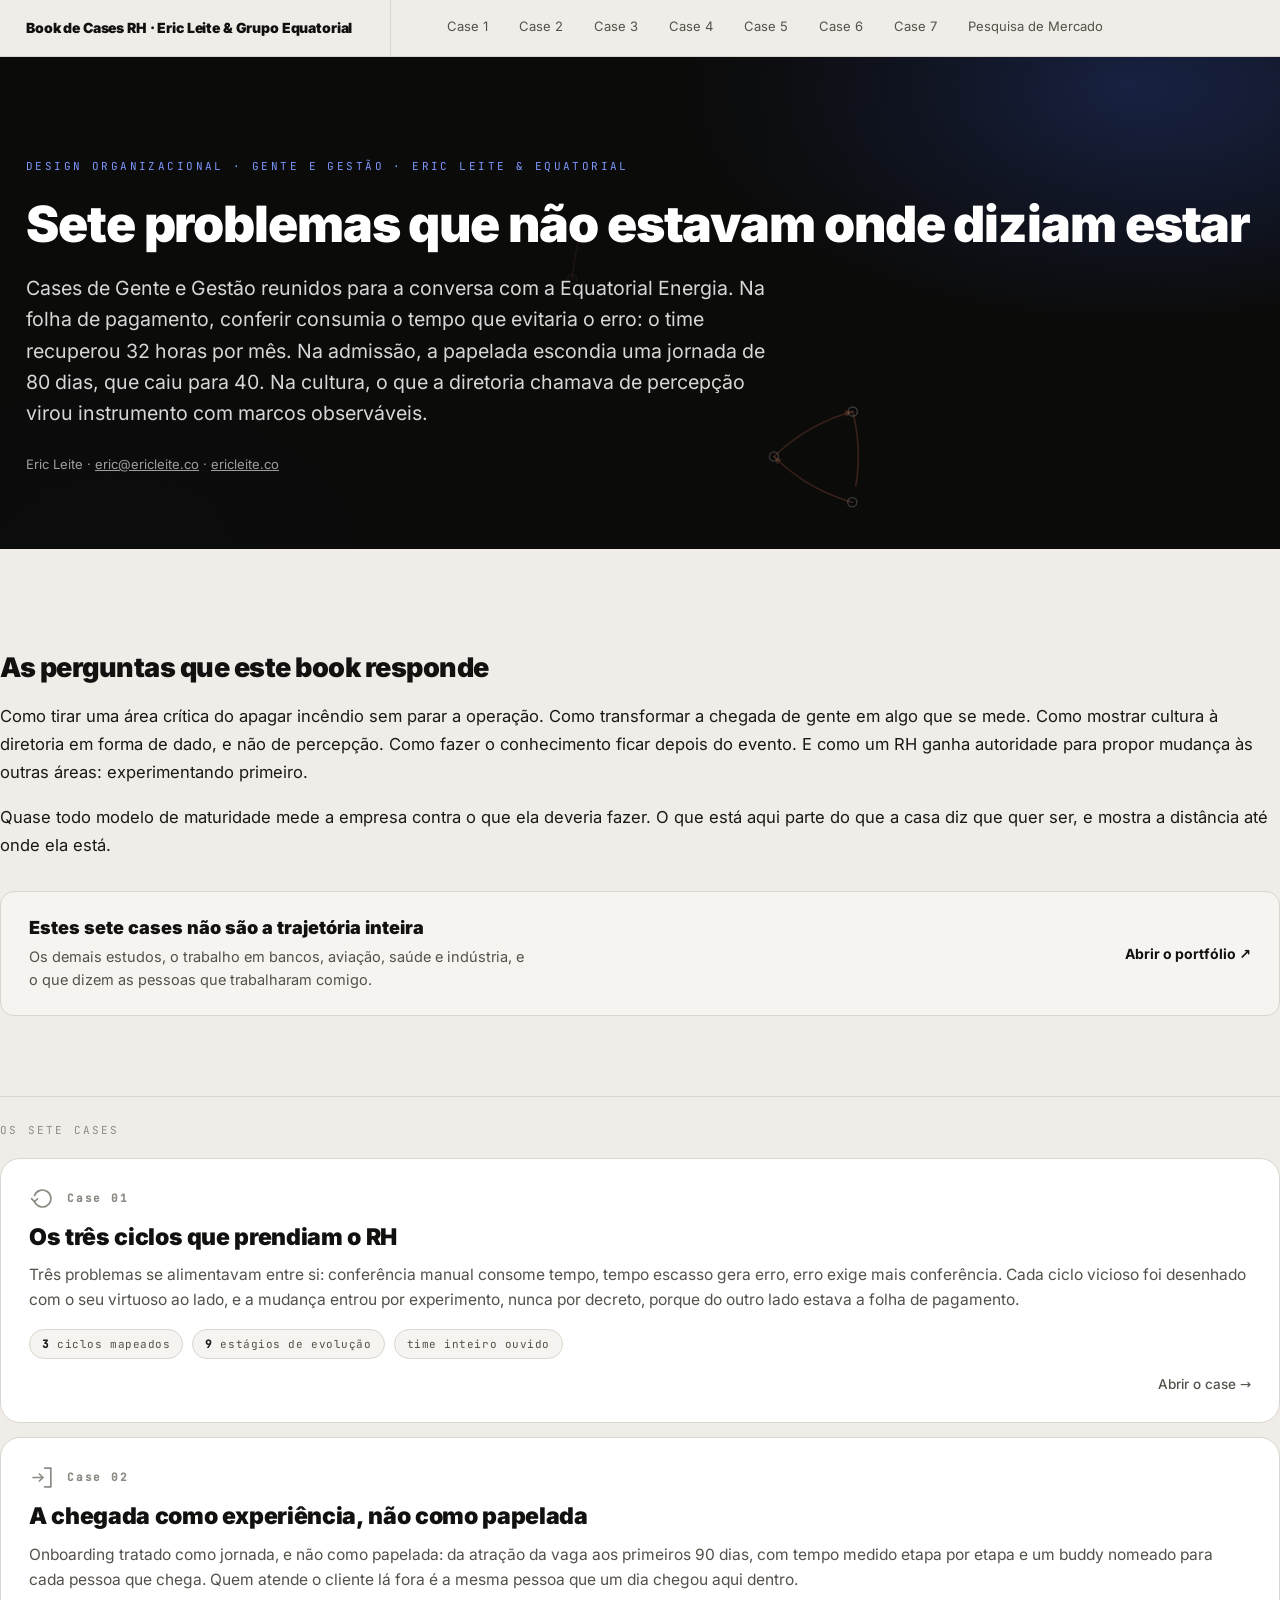
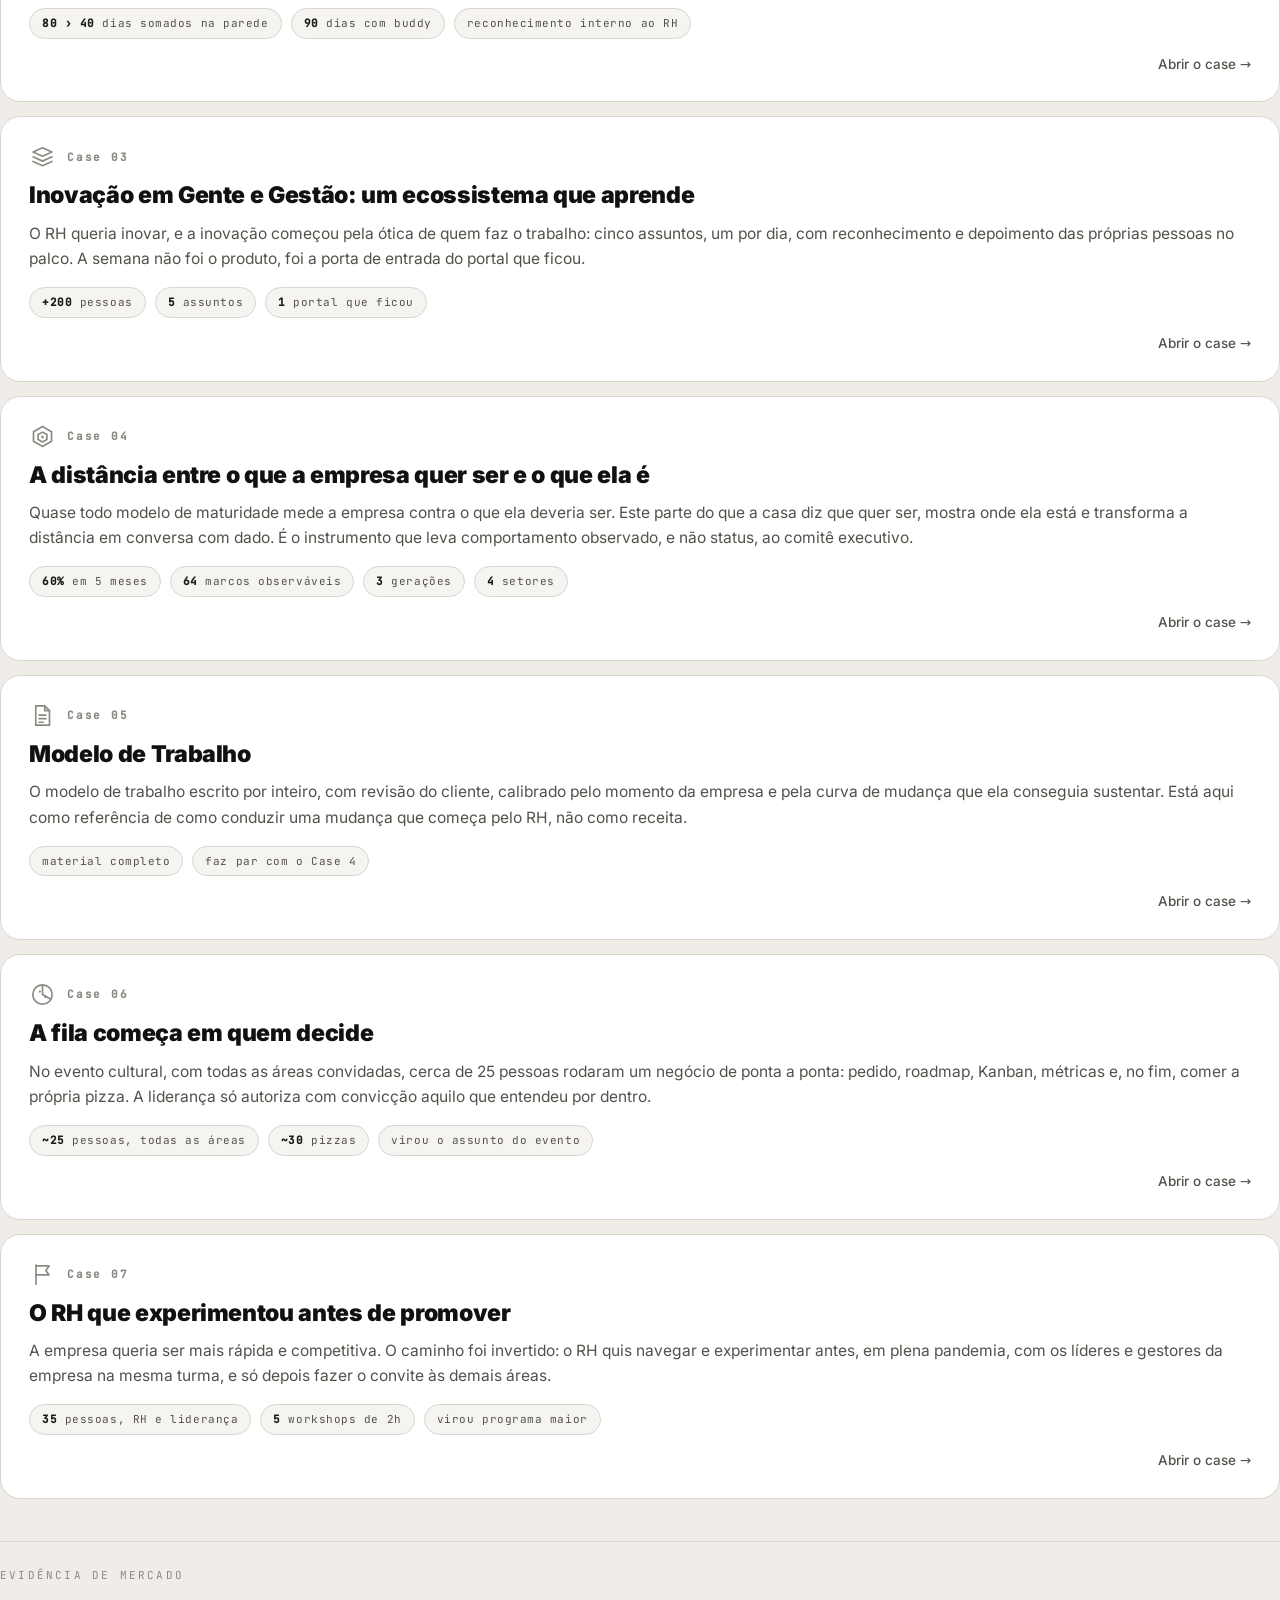
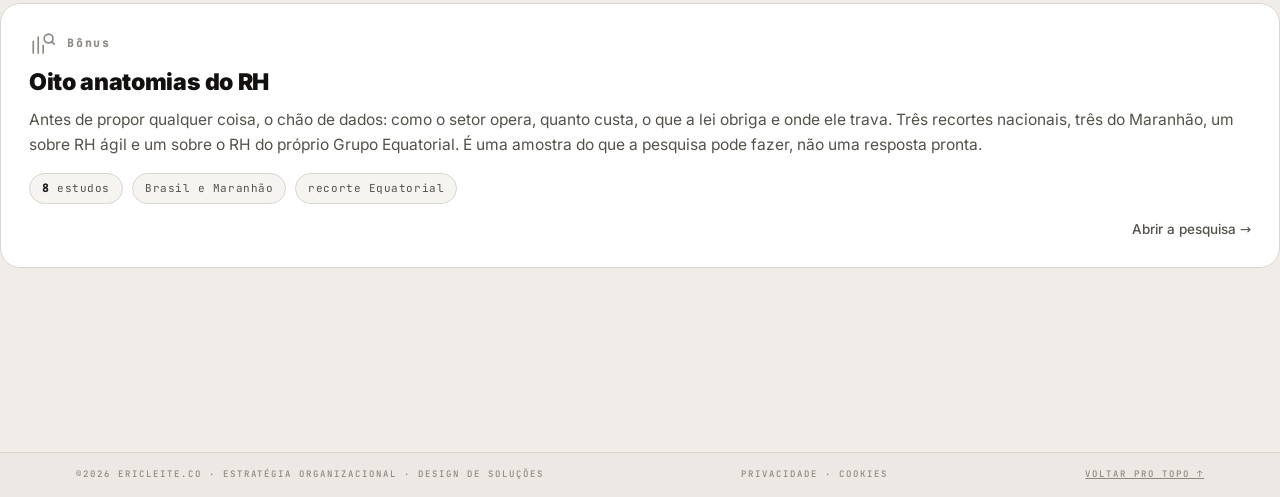
==== equatorial.html @ 8e05a6c0 "v5.61: Book de Cases RH da Equatorial em /equatorial.html Capa do book na raiz (equatorial.html) e a" ====
<!doctype html>
<html lang="pt-BR">
<head>
<meta charset="utf-8">
<meta name="viewport" content="width=device-width, initial-scale=1">
<title>Book de Cases RH · Eric Leite &amp; Grupo Equatorial</title>
<link rel="stylesheet" href="equatorial/assets/book.css?v=202608191100">
</head>
<body>

<div class="hero cover">
  <canvas id="capa-ciclos" aria-hidden="true"></canvas>
  <div class="shell">
    <p class="kicker">Design Organizacional · Gente e Gestão · Eric Leite &amp; Equatorial</p>
    <h1>Sete problemas que não estavam onde diziam estar</h1>
    <p class="lede">Cases de Gente e Gestão reunidos para a conversa com a Equatorial Energia. Na
      folha de pagamento, conferir consumia o tempo que evitaria o erro: o time recuperou 32 horas
      por mês. Na admissão, a papelada escondia uma jornada de 80 dias, que caiu para 40. Na
      cultura, o que a diretoria chamava de percepção virou instrumento com marcos observáveis.</p>
    <p class="byline">Eric Leite · <a href="mailto:eric@ericleite.co">eric@ericleite.co</a> ·
      <a href="https://ericleite.co" target="_blank" rel="noopener">ericleite.co</a></p>
  </div>
</div>

<!-- ==================== APRESENTAÇÃO ==================== -->
<div class="shell intro">

  <h2>As perguntas que este book responde</h2>
  <p>Como tirar uma área crítica do apagar incêndio sem parar a operação. Como transformar a chegada
    de gente em algo que se mede. Como mostrar cultura à diretoria em forma de dado, e não de
    percepção. Como fazer o conhecimento ficar depois do evento. E como um RH ganha autoridade para
    propor mudança às outras áreas: experimentando primeiro.</p>
  <p>Quase todo modelo de maturidade mede a empresa contra o que ela deveria fazer. O que está aqui
    parte do que a casa diz que quer ser, e mostra a distância até onde ela está.</p>

  <a class="cta" href="https://ericleite.co" target="_blank" rel="noopener">
    <span>
      <p class="ct">Estes sete cases não são a trajetória inteira</p>
      <p class="cd">Os demais estudos, o trabalho em bancos, aviação, saúde e indústria, e o que
        dizem as pessoas que trabalharam comigo.</p>
    </span>
    <span class="cgo2">Abrir o portfólio ↗</span>
  </a>
</div>

<!-- ==================== RESUMOS ==================== -->
<div class="shell cards">

  <p class="sechead">Os sete cases</p>

  <a class="card" href="equatorial/case-01.html">
    <p class="cnum"><svg class="cpic" viewBox="0 0 24 24" aria-hidden="true"><path d="M4.9 9.4A7.5 7.5 0 1 1 4.9 14.6"/><path d="M2.3 12.1 4.9 14.9 7.6 12.2"/></svg>Case 01</p>
    <p class="ctitle">Os três ciclos que prendiam o RH</p>
    <p class="cres">Três problemas se alimentavam entre si: conferência manual consome tempo, tempo
      escasso gera erro, erro exige mais conferência. Cada ciclo vicioso foi desenhado com o seu
      virtuoso ao lado, e a mudança entrou por experimento, nunca por decreto, porque do outro lado
      estava a folha de pagamento.</p>
    <p class="cstats"><span class="chip"><b>3</b> ciclos mapeados</span><span class="chip"><b>9</b> estágios de evolução</span><span class="chip">time inteiro ouvido</span></p>
    <p class="cgo">Abrir o case →</p>
  </a>

  <a class="card" href="equatorial/case-02.html">
    <p class="cnum"><svg class="cpic" viewBox="0 0 24 24" aria-hidden="true"><path d="M14 3.6h5.4v16.8H14"/><path d="M3.6 12h8.6"/><path d="M9.2 8.9 12.4 12 9.2 15.1"/></svg>Case 02</p>
    <p class="ctitle">A chegada como experiência, não como papelada</p>
    <p class="cres">Onboarding tratado como jornada, e não como papelada: da atração da vaga aos
      primeiros 90 dias, com tempo medido etapa por etapa e um buddy nomeado para cada pessoa que
      chega. Quem atende o cliente lá fora é a mesma pessoa que um dia chegou aqui dentro.</p>
    <p class="cstats"><span class="chip"><b>80 › 40</b> dias somados na parede</span><span class="chip"><b>90</b> dias com buddy</span><span class="chip">reconhecimento interno ao RH</span></p>
    <p class="cgo">Abrir o case →</p>
  </a>

  <a class="card" href="equatorial/case-03.html">
    <p class="cnum"><svg class="cpic" viewBox="0 0 24 24" aria-hidden="true"><path d="M3.6 8 12 4.2 20.4 8 12 11.8z"/><path d="M3.6 12.3 12 16.1l8.4-3.8"/><path d="M3.6 16.4 12 20.2l8.4-3.8"/></svg>Case 03</p>
    <p class="ctitle">Inovação em Gente e Gestão: um ecossistema que aprende</p>
    <p class="cres">O RH queria inovar, e a inovação começou pela ótica de quem faz o trabalho:
      cinco assuntos, um por dia, com reconhecimento e depoimento das próprias pessoas no palco. A
      semana não foi o produto, foi a porta de entrada do portal que ficou.</p>
    <p class="cstats"><span class="chip"><b>+200</b> pessoas</span><span class="chip"><b>5</b> assuntos</span><span class="chip"><b>1</b> portal que ficou</span></p>
    <p class="cgo">Abrir o case →</p>
  </a>

  <a class="card" href="equatorial/case-04.html">
    <p class="cnum"><svg class="cpic" viewBox="0 0 24 24" aria-hidden="true"><path d="M12 3.2 20 7.7v8.6L12 20.8 4 16.3V7.7z"/><path d="M12 8.1 15.9 10.3v4.4L12 16.9l-3.9-2.2v-4.4z"/><circle cx="12" cy="12.5" r="1.2" fill="currentColor" stroke="none"/></svg>Case 04</p>
    <p class="ctitle">A distância entre o que a empresa quer ser e o que ela é</p>
    <p class="cres">Quase todo modelo de maturidade mede a empresa contra o que ela deveria ser.
      Este parte do que a casa diz que quer ser, mostra onde ela está e transforma a distância em
      conversa com dado. É o instrumento que leva comportamento observado, e não status, ao comitê
      executivo.</p>
    <p class="cstats"><span class="chip"><b>60%</b> em 5 meses</span><span class="chip"><b>64</b> marcos observáveis</span><span class="chip"><b>3</b> gerações</span><span class="chip"><b>4</b> setores</span></p>
    <p class="cgo">Abrir o case →</p>
  </a>

  <a class="card" href="equatorial/case-05.html">
    <p class="cnum"><svg class="cpic" viewBox="0 0 24 24" aria-hidden="true"><path d="M6 3.4h8l4.2 4.2v13H6z"/><path d="M14 3.4v4.2h4.2"/><path d="M9 11.6h6M9 14.8h6M9 18h3.6"/></svg>Case 05</p>
    <p class="ctitle">Modelo de Trabalho</p>
    <p class="cres">O modelo de trabalho escrito por inteiro, com revisão do cliente, calibrado pelo
      momento da empresa e pela curva de mudança que ela conseguia sustentar. Está aqui como
      referência de como conduzir uma mudança que começa pelo RH, não como receita.</p>
    <p class="cstats"><span class="chip">material completo</span><span class="chip">faz par com o Case 4</span></p>
    <p class="cgo">Abrir o case →</p>
  </a>

  <a class="card" href="equatorial/case-06.html">
    <p class="cnum"><svg class="cpic" viewBox="0 0 24 24" aria-hidden="true"><circle cx="12" cy="12" r="8.6"/><path d="M12 3.4V12l7.5 4.3"/><circle cx="9.6" cy="9.4" r="1" fill="currentColor" stroke="none"/><circle cx="14.4" cy="14.2" r="1" fill="currentColor" stroke="none"/></svg>Case 06</p>
    <p class="ctitle">A fila começa em quem decide</p>
    <p class="cres">No evento cultural, com todas as áreas convidadas, cerca de 25 pessoas rodaram
      um negócio de ponta a ponta: pedido, roadmap, Kanban, métricas e, no fim, comer a própria
      pizza. A liderança só autoriza com convicção aquilo que entendeu por dentro.</p>
    <p class="cstats"><span class="chip"><b>~25</b> pessoas, todas as áreas</span><span class="chip"><b>~30</b> pizzas</span><span class="chip">virou o assunto do evento</span></p>
    <p class="cgo">Abrir o case →</p>
  </a>

  <a class="card" href="equatorial/case-07.html">
    <p class="cnum"><svg class="cpic" viewBox="0 0 24 24" aria-hidden="true"><path d="M6.2 20.6V3.6"/><path d="M6.2 4.4h11.6l-2.8 4 2.8 4H6.2"/></svg>Case 07</p>
    <p class="ctitle">O RH que experimentou antes de promover</p>
    <p class="cres">A empresa queria ser mais rápida e competitiva. O caminho foi invertido: o RH quis
      navegar e experimentar antes, em plena pandemia, com os líderes e gestores da empresa na
      mesma turma, e só depois fazer o convite às demais áreas.</p>
    <p class="cstats"><span class="chip"><b>35</b> pessoas, RH e liderança</span><span class="chip"><b>5</b> workshops de 2h</span><span class="chip">virou programa maior</span></p>
    <p class="cgo">Abrir o case →</p>
  </a>


  <p class="sechead">Evidência de mercado</p>

  <a class="card" href="equatorial/pesquisa.html">
    <p class="cnum"><svg class="cpic" viewBox="0 0 24 24" aria-hidden="true"><path d="M3.8 20.4V10M8.2 20.4V6.2M12.6 20.4v-6.6"/><circle cx="17.4" cy="7.6" r="3.9"/><path d="M20.2 10.4 22.4 12.6"/></svg>Bônus</p>
    <p class="ctitle">Oito anatomias do RH</p>
    <p class="cres">Antes de propor qualquer coisa, o chão de dados: como o setor opera, quanto
      custa, o que a lei obriga e onde ele trava. Três recortes nacionais, três do Maranhão, um
      sobre RH ágil e um sobre o RH do próprio Grupo Equatorial. É uma amostra do que a pesquisa
      pode fazer, não uma resposta pronta.</p>
    <p class="cstats"><span class="chip"><b>8</b> estudos</span><span class="chip">Brasil e Maranhão</span><span class="chip">recorte Equatorial</span></p>
    <p class="cgo">Abrir a pesquisa →</p>
  </a>

</div>

<script src="equatorial/assets/nav.js?v=202608191100"></script>
<script src="equatorial/assets/capa-ciclos.js?v=202608191100"></script>
</body>
</html>
---- equatorial/assets/book.css ----
/* fontes do ericleite.co, servidas localmente */
@font-face{font-family:'Inter';src:url('fonts/Inter-300.woff2') format('woff2');font-weight:300;font-display:swap}
@font-face{font-family:'Inter';src:url('fonts/Inter-400.woff2') format('woff2');font-weight:400;font-display:swap}
@font-face{font-family:'Inter';src:url('fonts/Inter-500.woff2') format('woff2');font-weight:500;font-display:swap}
@font-face{font-family:'Inter';src:url('fonts/Inter-600.woff2') format('woff2');font-weight:600;font-display:swap}
@font-face{font-family:'Inter';src:url('fonts/Inter-700.woff2') format('woff2');font-weight:700;font-display:swap}
@font-face{font-family:'Inter';src:url('fonts/Inter-900.woff2') format('woff2');font-weight:900;font-display:swap}
@font-face{font-family:'JetBrains Mono';src:url('fonts/JetBrainsMono-400.woff2') format('woff2');font-weight:400;font-display:swap}
@font-face{font-family:'JetBrains Mono';src:url('fonts/JetBrainsMono-500.woff2') format('woff2');font-weight:500;font-display:swap}

/* ============================================================
   Book de Cases · Gente e Gestão · Eric Leite
   Identidade visual do ericleite.co (portfólio): paper #f0ede8,
   ink #0b0b0a, azul #3d63e6, Inter + JetBrains Mono locais.
   Tokens em :root; nenhum hex de marca fora deles.
   ============================================================ */

:root{
  /* paleta do ericleite.co (assets/css/styles.css do portfólio) */
  --bg:#f0ede8;            /* paper */
  --surface:#f5f4f0;       /* paper-2 */
  --surface-2:#ece9e4;     /* paper-3 */
  --line:#d9d5cf;
  --line-soft:#e4e1db;
  --ink:#1a1917;
  --ink-soft:#54514a;
  --ink-faint:#8d8a83;
  --blue:#3d63e6;          /* azul do portfólio */
  --blue-deep:#121110;     /* títulos escuros, como no portfólio */
  --blue-mid:#2b48b0;
  --indigo:#0b0b0a;        /* ink profundo: capa e nav */
  --blue-soft:#e7ebfb;
  --blue-line:#c3cef5;
  --radius:14px;
  --radius-lg:20px;
  --maxw:1292px;   /* mesma régua da peça embutida: 1240 de conteúdo + 26 de folga cada lado */
  --sans:'Inter','Segoe UI',system-ui,-apple-system,sans-serif;
  --mono:'JetBrains Mono',Consolas,monospace;
}

*{box-sizing:border-box}
html{scroll-behavior:smooth}
body{
  margin:0; background:var(--bg); color:var(--ink);
  font:16.5px/1.7 var(--sans); -webkit-font-smoothing:antialiased;
}
img{max-width:100%; height:auto}
a{color:var(--blue)}

/* ---------------- shell ---------------- */
.shell{max-width:var(--maxw); margin:0 auto; padding:0 26px}
.wide{max-width:1180px; margin:0 auto; padding:0 26px}

/* ---------------- menu de navegação ---------------- */
.nav{
  position:sticky; top:0; z-index:30; background:rgba(240,237,232,.96);
  backdrop-filter:blur(10px); border-bottom:1px solid var(--line);
}
.nav .inner{
  /* mesma régua do texto: a marca nasce na vertical do título do case */
  max-width:var(--maxw); margin:0 auto; padding:0 26px; height:56px;
  display:flex; align-items:center; gap:5px; overflow-x:auto; scrollbar-width:thin;
}
.nav .brand{
  font-size:14px; font-weight:800; color:var(--blue-deep); text-decoration:none;
  white-space:nowrap; margin-right:16px; padding-right:16px; border-right:1px solid var(--line);
  flex:0 0 auto; letter-spacing:-.01em;
}
.nav .brand:hover{color:var(--blue)}
.nav a.item{
  font-size:13px; line-height:1; padding:8px 13px; border-radius:20px; white-space:nowrap;
  text-decoration:none; color:var(--ink-soft); border:1px solid transparent; flex:0 0 auto;
  transition:background .13s, color .13s, border-color .13s;
}
.nav .brand{margin-right:38px; padding-right:38px; border-right:1px solid var(--line)}
.nav a.item:hover{background:var(--surface-2); color:var(--blue-deep)}
.nav a.item.on{background:var(--blue-soft); color:var(--blue); font-weight:700; border-color:var(--blue-line)}

/* ---------------- hero ---------------- */
.hero{padding:60px 0 42px; border-bottom:1px solid var(--line)}

.hero.cover{
  padding:100px 0 74px; border-bottom:0; color:#f5f3ee;
  background:
    radial-gradient(720px 380px at 88% 6%, rgba(61,99,230,.30), transparent 62%),
    radial-gradient(520px 300px at 6% 100%, rgba(61,99,230,.14), transparent 60%),
    #0b0b0a;
}
/* capa: os ciclos causais animados atrás do texto.
   O véu garante a leitura, escurecendo o lado em que o texto mora. */
.hero.cover{position:relative; overflow:hidden}
#capa-ciclos{position:absolute; inset:0; z-index:0; display:block; pointer-events:none}
.hero.cover::after{
  content:''; position:absolute; inset:0; z-index:1; pointer-events:none;
  background:linear-gradient(100deg,
    rgba(11,11,10,.94) 0%, rgba(11,11,10,.86) 34%, rgba(11,11,10,.34) 66%, rgba(11,11,10,0) 100%);
}
.hero.cover > .shell{position:relative; z-index:2}
@media print{ #capa-ciclos, .hero.cover::after{display:none} }

.hero.cover .kicker{color:#7d97ff}
.hero.cover .lede{color:rgba(255,255,255,.84)}
.hero.cover .byline{color:rgba(255,255,255,.60)}
.hero.cover .byline a{color:rgba(255,255,255,.60)}

.kicker{
  font-family:var(--mono); font-size:11px; letter-spacing:.22em; text-transform:uppercase;
  color:var(--ink-faint); margin:0 0 20px;
}
h1{font-size:43px; line-height:1.15; letter-spacing:-.022em; margin:0 0 20px; font-weight:800;
  color:var(--blue-deep)}
.hero.cover h1{font-size:50px; color:#fff}
.lede{font-size:19.5px; line-height:1.6; color:var(--ink-soft); margin:0 0 24px; max-width:62ch}
.byline{font-size:13px; color:var(--ink-faint); margin:0}
.byline a{color:var(--ink-faint)}

/* ---------------- introdução / cta ---------------- */
.intro{padding:54px 0 4px}
.whatyousee{display:grid; grid-template-columns:repeat(auto-fit,minmax(228px,1fr)); gap:14px; margin:26px 0 8px}
.wys{background:var(--surface); border:1px solid var(--line); border-radius:var(--radius); padding:20px 22px}
.wys .wt{font-size:15.5px; font-weight:800; margin:0 0 7px; line-height:1.35; color:var(--blue-deep)}
.wys .wd{font-size:14px; line-height:1.6; color:var(--ink-soft); margin:0}
.cta{
  display:flex; align-items:center; justify-content:space-between; gap:22px; flex-wrap:wrap;
  background:var(--surface); border:1px solid var(--line); border-radius:var(--radius);
  padding:24px 28px; margin:32px 0 0; text-decoration:none; color:inherit;
}
.cta:hover{border-color:var(--blue)}
/* chamada forte: quando o próprio documento é o assunto do case */
.cta.forte{background:var(--ink); border-color:var(--ink); margin:28px 0 0}
.cta.forte .ct{color:#fff}
.cta.forte .cd{color:rgba(255,255,255,.72)}
.cta.forte .cgo2{color:#fff; border:1px solid rgba(255,255,255,.45); border-radius:20px; padding:9px 16px}
.cta.forte:hover{border-color:var(--ink)}
.cta.forte:hover .cgo2{background:#fff; color:var(--ink)}
.cta .ct{font-size:18px; font-weight:800; margin:0 0 6px; line-height:1.35; color:var(--blue-deep)}
.cta .cd{font-size:14.5px; color:var(--ink-soft); margin:0; line-height:1.55; max-width:56ch}
.cta .cgo2{font-size:14px; font-weight:700; color:var(--blue-deep); white-space:nowrap}

/* ---------------- índice em árvore horizontal ---------------- */
.treewrap{padding:50px 0 6px; overflow-x:auto}
.treewrap .treehead{
  font-family:var(--mono); font-size:11px; letter-spacing:.2em; text-transform:uppercase;
  color:var(--ink-faint); margin:0 0 26px;
}
.tree{display:flex; align-items:center; min-width:940px; padding-bottom:14px}
.t-root{
  flex:0 0 auto; border:1px solid var(--blue-line); background:var(--blue-soft);
  border-radius:var(--radius); padding:18px 22px; max-width:206px;
}
.t-root .rt{font-size:17px; font-weight:800; line-height:1.3; margin:0 0 5px; color:var(--blue-deep)}
.t-root .rs{font-size:12px; color:var(--ink-faint); margin:0; line-height:1.45}

.t-branches{display:flex; flex-direction:column; position:relative; padding-left:34px; flex:1 1 auto}
.t-group{position:relative; padding:12px 0; display:flex; align-items:center}
.t-group::before{content:''; position:absolute; left:-34px; top:0; bottom:0; border-left:1px solid var(--blue-line)}
.t-group:first-child::before{top:50%}
.t-group:last-child::before{bottom:50%}
.t-group::after{content:''; position:absolute; left:-34px; top:50%; width:34px; border-top:1px solid var(--blue-line)}
.t-label{
  flex:0 0 auto; width:150px; font-family:var(--mono); font-size:10.5px;
  letter-spacing:.14em; text-transform:uppercase; color:var(--ink-soft);
  border:1px solid var(--line); border-radius:20px; padding:9px 13px; background:var(--surface);
  line-height:1.35;
}
.t-leaves{display:flex; flex-direction:column; position:relative; padding-left:30px; flex:1 1 auto}
.t-leafrow{position:relative; padding:4px 0; display:flex}
.t-leafrow::before{content:''; position:absolute; left:-30px; top:0; bottom:0; border-left:1px solid var(--blue-line)}
.t-leafrow:first-child::before{top:50%}
.t-leafrow:last-child::before{bottom:50%}
.t-leafrow::after{content:''; position:absolute; left:-30px; top:50%; width:30px; border-top:1px solid var(--blue-line)}
.t-leafrow.only::before{display:none}
.t-leaf{
  display:flex; align-items:baseline; gap:11px; text-decoration:none; color:var(--ink);
  border:1px solid transparent; border-radius:8px; padding:7px 12px; flex:1 1 auto;
  transition:background .13s, border-color .13s, color .13s;
}
.t-leaf:hover{background:var(--blue-soft); border-color:var(--blue-line); color:var(--blue)}
.t-leaf .num{font-family:var(--mono); font-size:11px; color:var(--blue); flex:0 0 auto; font-weight:700}
.t-leaf .lb{font-size:14.5px; line-height:1.35}

/* ---------------- cartões de case (índice) ---------------- */
.cards{padding:34px 0 90px}
.sechead{
  font-family:var(--mono); font-size:11px; letter-spacing:.2em; text-transform:uppercase;
  color:var(--ink-faint); margin:42px 0 18px; padding-top:24px; border-top:1px solid var(--line);
}
.card{
  display:block; text-decoration:none; color:inherit; background:#fff;
  border:1px solid var(--line); border-radius:var(--radius-lg); padding:26px 28px; margin:0 0 14px;
  transition:border-color .15s, transform .15s, box-shadow .15s;
}
.card:hover{border-color:var(--blue-line); transform:translateY(-1px);
  box-shadow:0 8px 26px rgba(13,40,75,.09)}
.card .cnum{font-family:var(--mono); font-size:11px; letter-spacing:.16em; color:var(--ink-faint); margin:0 0 11px; font-weight:700;
  display:flex; align-items:center; gap:11px}
/* pictograma do case: traço fino, herda a cor do rótulo */
.cpic{width:27px; height:27px; flex:0 0 auto; stroke:currentColor; fill:none;
  stroke-width:1.5; stroke-linecap:round; stroke-linejoin:round}
.card:hover .cpic{stroke:var(--blue-deep)}
.card .ctitle{font-size:23px; line-height:1.28; font-weight:800; margin:0 0 10px; letter-spacing:-.015em; color:var(--blue-deep)}
.card:hover .ctitle{color:var(--blue)}
.card .cres{font-size:15.5px; line-height:1.62; color:var(--ink-soft); margin:0 0 16px}
.card .cstats{display:flex; flex-wrap:wrap; gap:9px; margin:0 0 14px}
.card .chip{
  font-family:var(--mono); font-size:11px; letter-spacing:.05em; color:var(--ink-soft);
  border:1px solid var(--line); border-radius:20px; padding:5px 12px; background:var(--surface);
}
.card .chip b{color:var(--ink); font-weight:700}
.card .cgo{font-size:13.5px; font-weight:500; color:var(--ink-soft); margin:0; text-align:right}
.card:hover .cgo{color:var(--ink)}

/* ---------------- painel executivo ---------------- */
.exec{
  background:var(--surface); border:1px solid var(--line);
  border-left:4px solid var(--blue); border-radius:var(--radius);
  padding:28px 30px; margin:36px 0 8px;
}
.exec .eh{
  font-family:var(--mono); font-size:10.5px; letter-spacing:.2em; text-transform:uppercase;
  color:var(--blue); margin:0 0 20px; font-weight:700;
}
.exec dl{margin:0; display:grid; grid-template-columns:150px 1fr; gap:15px 22px}
.exec dt{
  font-family:var(--mono); font-size:10.5px; letter-spacing:.12em; text-transform:uppercase;
  color:var(--ink-soft); font-weight:700; padding-top:5px;
}
.exec dd{margin:0; font-size:16.5px; line-height:1.6}

/* ---------------- números ---------------- */
.stats{display:grid; grid-template-columns:repeat(auto-fit,minmax(158px,1fr)); gap:12px; margin:30px 0 8px}
.stat{background:var(--surface); border:1px solid var(--line); border-radius:var(--radius); padding:18px 20px}
.stat .sv{font-size:30px; line-height:1.1; font-weight:800; color:var(--blue); letter-spacing:-.025em}
.stat .sl{font-size:12.5px; line-height:1.45; color:var(--ink-faint); margin-top:8px}

/* ---------------- corpo ---------------- */
section{padding:8px 0 4px}
h2{font-size:27px; line-height:1.28; margin:48px 0 16px; font-weight:800; letter-spacing:-.018em;
  color:var(--blue-deep)}
h3{
  font-family:var(--mono); font-size:11px; letter-spacing:.18em; text-transform:uppercase;
  color:var(--ink-faint); margin:40px 0 14px; font-weight:700;
}
p{margin:0 0 17px}
.standfirst{font-size:19.5px; line-height:1.6; color:var(--ink-soft); max-width:92ch}
/* dentro da peça o standfirst é subtítulo do h2: divide a mesma régua dele */
.artefato .standfirst{max-width:none}
.facts{
  font-size:12.5px; color:var(--ink-faint); border-top:1px solid var(--line);
  border-bottom:1px solid var(--line); padding:13px 0; margin:24px 0 0;
}
/* fichas uma abaixo da outra, com linhas justas.
   O pictograma sai do fluxo: assim ele não estica as linhas nem abre vão entre elas. */
.facts{position:relative; display:flex; flex-direction:column; justify-content:center;
  gap:5px; min-height:96px}
.facts span{display:block; margin:0}
.fpic{position:absolute; right:0; top:50%; transform:translateY(-50%);
  width:96px; height:96px;
  color:var(--ink-faint); stroke:currentColor; fill:none; stroke-width:1.1;
  stroke-linecap:round; stroke-linejoin:round; opacity:.9}
@media (max-width:640px){ .facts{min-height:62px} .fpic{width:62px; height:62px} }
.facts b{color:var(--ink-soft)}

/* a régua é larga: a prosa mantém medida de leitura e as listas ocupam
   o espaço em duas colunas, em vez de deixar vão à direita */
.pane > p{max-width:104ch}
@media (min-width:1120px){
  /* ul.bul fica de fora: são os desafios em sequência, um abaixo do outro */
  .pane > ul.inits, .pane > ul.arrow{columns:2; column-gap:58px}
  .pane > ul.inits > li, .pane > ul.arrow > li{break-inside:avoid}
  .pane > ul.bul > li{max-width:104ch}
}

ul.inits,ul.bul{margin:0 0 10px; padding:0 0 0 22px}
ul.inits li{margin:0 0 15px}
ul.bul li{margin:0 0 12px}
ul.inits li b{color:var(--blue-deep); font-weight:800}
ul.arrow{list-style:none; margin:0 0 10px; padding:0}
ul.arrow li{position:relative; padding-left:24px; margin:0 0 12px}
ul.arrow li::before{content:'▸'; position:absolute; left:0; top:0; color:var(--blue)}

blockquote.q{
  margin:36px 0; padding:0 0 0 22px; border-left:4px solid var(--blue);
  font-size:22px; line-height:1.42; font-weight:700; color:var(--blue-deep); letter-spacing:-.015em;
}

.tablescroll{overflow-x:auto; margin:10px 0 12px}
table.cmp{width:100%; border-collapse:collapse; font-size:14.5px; min-width:600px}
table.cmp th{
  text-align:left; background:var(--blue-deep); color:#fff;
  font-family:var(--mono); font-size:10px; letter-spacing:.14em; text-transform:uppercase;
  font-weight:700; padding:12px 14px;
}
table.cmp td{border-bottom:1px solid var(--line-soft); padding:13px 14px; vertical-align:top; line-height:1.5}
table.cmp tbody tr:nth-child(even){background:var(--surface)}
/* hierarquia: o peso do texto marca uma coisa só, a entrada de cada linha.
   O resto se distingue por tamanho e cor, não por negrito. */
table.cmp td:first-child{font-weight:600; color:var(--ink); width:20%}
ul.inits li b{font-weight:600; color:var(--ink)}
.artefato .quadro h3{font-family:var(--mono); font-size:11px; letter-spacing:.16em;
  text-transform:uppercase; font-weight:600; color:var(--ink-faint)}
table.cmp td.was{color:var(--ink-faint)}
table.cmp td.now{color:var(--ink)}

/* ---------------- notas ---------------- */
.note{
  background:var(--surface); border:1px solid var(--line); border-left:4px solid var(--blue);
  border-radius:var(--radius); padding:26px 30px; margin:32px 0;
}
.note .nh{
  font-family:var(--mono); font-size:10.5px; letter-spacing:.2em; text-transform:uppercase;
  color:var(--blue); font-weight:700; margin:0 0 18px;
}
.note p{font-size:16px; line-height:1.7}
.note p:last-child{margin-bottom:0}
.note.amberline{border-left-color:var(--blue); background:var(--blue-soft); border-color:var(--blue-line)}
.note.amberline .nh{color:var(--blue)}

/* ---------------- materiais ---------------- */
.material{
  display:block; text-decoration:none; color:inherit; background:var(--surface);
  border:1px solid var(--line); border-radius:var(--radius); padding:22px 24px; margin:0 0 12px;
  transition:border-color .15s, transform .15s;
}
.material:hover{border-color:var(--blue-line); transform:translateY(-1px)}
.material .mtag{font-family:var(--mono); font-size:10.5px; letter-spacing:.14em;
  text-transform:uppercase; color:var(--blue); margin:0 0 9px; font-weight:700}
.material .mtitle{font-size:19px; font-weight:800; line-height:1.3; margin:0 0 9px; color:var(--blue-deep)}
.material:hover .mtitle{color:var(--blue)}
.material .mdesc{font-size:14.5px; line-height:1.58; color:var(--ink-soft); margin:0 0 13px}
.material .mgo{font-size:13.5px; font-weight:800; color:var(--blue); margin:0}
.ext{display:inline-block; margin-left:5px}

figure{margin:28px 0 10px}
figure img{border-radius:var(--radius); border:1px solid var(--line); display:block; width:100%}
figcaption{font-size:12.5px; color:var(--ink-faint); margin-top:10px; line-height:1.5}

/* ---------------- lista de documentos ---------------- */
.group{margin:0 0 34px}
.grouphead{font-family:var(--mono); font-size:10.5px; letter-spacing:.16em; text-transform:uppercase;
  color:var(--ink-faint); font-weight:700; padding-bottom:9px; border-bottom:1px solid var(--line); margin:0 0 4px}
.doc{display:flex; gap:16px; align-items:baseline; padding:16px 12px 16px 4px;
  border-bottom:1px solid var(--line-soft); text-decoration:none; color:inherit}
.doc:last-child{border-bottom:0}
.doc:hover{background:var(--surface)}
.doc .dnum{font-family:var(--mono); font-size:11.5px; color:var(--blue); flex:0 0 auto; min-width:22px; font-weight:700}
.doc .dbody{flex:1 1 auto; min-width:0}
.doc .dtitle{font-size:16.5px; line-height:1.42; display:block; margin-bottom:4px; color:var(--blue-deep)}
.doc:hover .dtitle{color:var(--blue)}
.doc .dsub{font-size:12.5px; color:var(--ink-faint); display:block}

/* ---------------- paginação ---------------- */
.pager{display:flex; justify-content:space-between; gap:16px; margin:70px 0 0;
  padding-top:26px; border-top:1px solid var(--line)}
.pager a{
  flex:1 1 0; text-decoration:none; color:inherit; background:var(--surface);
  border:1px solid var(--line); border-radius:var(--radius); padding:18px 20px; min-width:0;
}
.pager a:hover{border-color:var(--blue-line)}
.pager .pl{font-family:var(--mono); font-size:10.5px; letter-spacing:.16em; text-transform:uppercase;
  color:var(--ink-faint); margin:0 0 7px}
.pager .pt{font-size:15.5px; font-weight:700; line-height:1.32; margin:0; color:var(--blue-deep)}
.pager a:hover .pt{color:var(--blue)}
.pager .right{text-align:right}



/* ---------------- responsivo ---------------- */
@media (max-width:820px){
  h1{font-size:31px} .hero.cover h1{font-size:34px}
  .hero.cover{padding:62px 0 50px}
  h2{font-size:23px} blockquote.q{font-size:19px}
  .exec dl{grid-template-columns:1fr; gap:5px 0}
  .exec dt{padding-top:12px}
  .pager{flex-direction:column}
  .pager .right{text-align:left}
  .cta{flex-direction:column; align-items:flex-start}
}

/* ---------------- impressão ---------------- */
@media print{
  .nav,.pager{display:none}
  .hero.cover{background:none; color:var(--ink)}
  .hero.cover h1{color:var(--blue-deep)}
  .hero.cover .lede,.hero.cover .byline{color:var(--ink-soft)}
  .card,.material,.exec,.note,.stat{break-inside:avoid}
}

/* ============================================================
   Navegação em abas, no padrão do HackNews: sublinhado plano,
   sem pílula, sem barra de rolagem à vista, e a aba troca o
   painel em vez de rolar a página.
   ============================================================ */

/* --- menu do book, achatado para conversar com as abas --- */
.nav{ background:var(--bg); backdrop-filter:none }
.nav .inner{ align-items:stretch; scrollbar-width:none; -ms-overflow-style:none }
.nav .inner::-webkit-scrollbar{ display:none }
.nav .brand{ display:flex; align-items:center }
.nav a.item{
  display:flex; align-items:center; border-radius:0; border:0;
  border-bottom:3px solid transparent; padding:0 13px; background:none;
}
.nav a.item:hover{ background:none; color:var(--blue-deep) }
.nav a.item.on{
  background:none; color:var(--blue); font-weight:700;
  border-bottom-color:var(--blue);
}

/* --- abas do case --- */
.tabs{
  position:sticky; top:57px; z-index:25;
  background:var(--bg); border-bottom:2px solid var(--line-dark,#211f1c); padding-top:8px;
  /* exatamente a coluna de texto. Sem 100vw na conta: 100vw inclui a barra de
     rolagem e a coluna não, e essa diferença desalinhava os tópicos. */
  width:100%; margin-bottom:54px;
}
.tabs .tinner{
  /* a barra já tem a largura da coluna de texto: sem recuo, os tópicos alinham com o conteúdo */
  display:flex; gap:0; overflow-x:auto; max-width:none; margin:0; padding:0;
  scrollbar-width:none; -ms-overflow-style:none;
}
.tabs .tinner::-webkit-scrollbar{ display:none }
.tabs .tinner::after{ content:''; flex:0 0 22px }
.tab:first-child{ padding-left:0 }
.tab{
  font-family:var(--sans); font-size:13px; font-weight:500; line-height:1;
  padding:9px 14px 10px; background:none; border:none; cursor:pointer;
  border-bottom:3px solid transparent; white-space:nowrap; color:var(--ink-faint);
  transition:color .15s, border-color .15s;
}
.tab:hover{ color:var(--blue-deep) }
.tab.on{ color:var(--blue-deep); border-bottom-color:var(--blue); font-weight:700 }
.tab .n{ font-family:var(--mono); font-size:10px; color:var(--ink-faint); margin-right:6px }
.tab.on .n{ color:var(--blue) }

.pane{ display:block; scroll-margin-top:120px }
/* rolagem contínua: cada seção começa com um respiro e um fio */
.pane + .pane{ border-top:1px solid var(--line); margin-top:46px; padding-top:26px }

/* a barra de abas encosta no topo da coluna de texto */
.tabsbleed{ position:relative; margin-bottom:52px }

@media (max-width:720px){
  .tabs .tinner{ padding:0 16px }
  .tab{ font-size:12.5px; padding:8px 11px 9px }
}
@media print{
  .tabs{ display:none }
  .pane{ display:block !important }
}

/* ---------------- rodapé, padrão ericleite.co ---------------- */
footer{ background:var(--surface-2); color:var(--ink); border-top:1px solid var(--line);
  padding:.9rem 0; margin-top:clamp(3rem,7vw,5rem); }
.foot-row{ max-width:1180px; margin:0 auto; padding:0 26px; display:flex; flex-wrap:wrap;
  justify-content:space-between; align-items:center; gap:.75rem; }
.fcota{ font-family:var(--mono); font-size:.5625rem; font-weight:500; letter-spacing:.22em;
  text-transform:uppercase; color:var(--ink-faint); }
.fcota a{ color:inherit; text-decoration:none; }
.fcota a:hover{ color:var(--ink); text-decoration:underline; }
#to-top:hover{ color:var(--ink); }
@media print{ footer{ background:none } #to-top{ display:none } }

/* ---------------- peça embutida por iframe (case 8) ---------------- */
.embed{ width:calc(100% + 52px); margin:26px 0 26px -26px;
  background:#fff; border:1px solid var(--line); border-radius:var(--radius); overflow:hidden; }
.embed-head{ display:flex; justify-content:space-between; align-items:center; gap:16px;
  padding:14px 20px; border-bottom:1px solid var(--line); background:var(--surface); }
.embed-title{ font-weight:700; font-size:15px; margin:0; color:var(--ink); }
.embed-desc{ font-size:12.5px; color:var(--ink-faint); margin:2px 0 0; }
.embed-head a{ font-family:var(--mono); font-size:10px; letter-spacing:.16em; text-transform:uppercase;
  color:var(--blue); text-decoration:none; white-space:nowrap; }
.embed iframe{ width:100%; height:78vh; min-height:520px; border:0; display:block; background:#fff; }
@media print{ .embed iframe{ display:none } }

/* bloco "O que foi feito", no lugar do antigo ciclo virtuoso */
.artefato .quadro.feito{border-top:3px solid var(--blue)}
.artefato .quadro.feito ul.mudou{list-style:none; margin:.85rem 0 0; padding:0}
.artefato .quadro.feito ul.mudou li{margin:0 0 .85rem; padding-left:.95rem;
  border-left:3px solid #d9d5cf; font-size:.9375rem; line-height:1.5}
.artefato .quadro.feito ul.mudou li b{display:block; color:#6b6760; font-weight:600}
.artefato .quadro.feito ul.bul{margin:.75rem 0 0; padding-left:1.15rem}
.artefato .quadro.feito ul.bul li{margin-bottom:.5rem; font-size:.9375rem}

/* foto no corpo do case, fora da peça: nunca em largura cheia */
.pane figure{margin:26px 0}
.pane figure img{display:block; width:100%; max-width:430px; margin:0 auto; height:auto}
.pane figcaption{font-size:12.5px; line-height:1.5; color:var(--ink-faint);
  max-width:430px; margin:9px auto 0}

/* ---------------- protótipos de instrumento ---------------- */
.proto{margin:26px 0 0; overflow-x:auto}
.protohead{font-family:var(--mono); font-size:10.5px; letter-spacing:.18em;
  text-transform:uppercase; color:var(--ink-faint); margin:0 0 12px}

/* quadro kanban de verdade: colunas com cartões */
.board{display:flex; gap:11px; align-items:flex-start; min-width:940px}
.bcol{flex:1 1 0; background:var(--surface-2); border-radius:10px; padding:10px 9px 11px; min-width:158px}
.bcol.done{background:var(--surface)}
.bch{display:flex; justify-content:space-between; align-items:baseline; gap:6px; margin:0 2px 4px}
.bct{font-family:var(--mono); font-size:9.5px; letter-spacing:.1em; text-transform:uppercase;
  color:var(--ink); font-weight:700}
.bwip{font-family:var(--mono); font-size:9px; color:var(--ink-faint); white-space:nowrap;
  border:1px solid var(--line); border-radius:9px; padding:1px 6px; background:#fff}
.bcrit{font-size:10px; line-height:1.4; color:var(--ink-faint); margin:0 2px 9px;
  padding-bottom:8px; border-bottom:1px dashed #cfcac2}
.bcrit b{color:var(--ink-soft); font-weight:600}
.bcard{background:#fff; border-radius:6px; padding:8px 9px 9px; margin-bottom:7px;
  box-shadow:0 1px 2px rgba(26,25,23,.10); border-left:3px solid #c9c5bf; font-size:11.5px;
  line-height:1.35; color:var(--ink)}
.bcard:last-child{margin-bottom:0}
.bcard small{display:block; font-family:var(--mono); font-size:8.5px; letter-spacing:.06em;
  text-transform:uppercase; color:var(--ink-faint); margin-top:5px}
.bcard.c-legal{border-left-color:#b4543f}
.bcard.c-corr{border-left-color:#c08b2e}
.bcard.c-pad{border-left-color:#8d8a83}
.bcard.c-mel{border-left-color:var(--blue)}
.bempty{height:1px}
.bkey{display:flex; flex-wrap:wrap; gap:8px 20px; margin:14px 0 0; font-size:11.5px; color:var(--ink-faint)}
.bkey span{display:flex; align-items:center; gap:7px}
.bkey i{width:3px; height:14px; border-radius:2px; display:inline-block}

/* delegation poker */
.dp{width:100%; border-collapse:collapse; font-size:12.5px; min-width:760px}
.dp th{background:var(--ink); color:#fff; font-family:var(--mono); font-size:9px;
  letter-spacing:.06em; text-transform:uppercase; padding:9px 4px; text-align:center; font-weight:700}
.dp th:first-child{text-align:left; padding-left:13px; width:34%}
.dp td{border-bottom:1px solid var(--line-soft); padding:11px 4px; text-align:center;
  color:#c9c5bf; font-size:14px}
.dp td:first-child{text-align:left; padding-left:13px; color:var(--ink); font-weight:600; font-size:12.5px}
.dp tbody tr:nth-child(even){background:var(--surface)}
.dp .on{color:var(--blue)}

/* lead time por etapa: espera contra trabalho */
.lt{display:grid; grid-template-columns:190px 1fr 108px; gap:9px 16px; align-items:center;
  font-size:12.5px; min-width:600px}
.lt .ltl{color:var(--ink); font-weight:600; line-height:1.3}
.lt .ltbar{display:flex; height:22px; border-radius:4px; overflow:hidden; background:var(--surface-2)}
.lt .ltq{background:#ded8d0}
.lt .ltt{background:var(--blue)}
.lt .ltv{font-family:var(--mono); font-size:10.5px; color:var(--ink-faint); text-align:right; line-height:1.3}
.lt .ltot{border-top:1px solid var(--line); padding-top:9px; margin-top:2px}
.ltkey{display:flex; gap:22px; margin:14px 0 0; font-size:11.5px; color:var(--ink-faint)}
.ltkey span{display:flex; align-items:center; gap:7px}
.ltkey i{width:13px; height:13px; border-radius:3px; display:inline-block}

/* ---------------- cabeçalho numerado das 10 seções ---------------- */
.ph{ display:flex; align-items:baseline; gap:14px; margin:6px 0 22px; }
.ph .phn{ font-family:var(--mono); font-size:14px; font-weight:800; color:var(--ink-faint); }
.ph .pht{ font-size:23px; font-weight:800; color:var(--blue-deep); letter-spacing:-.01em; line-height:1.2; }
@media (max-width:640px){ .ph .pht{ font-size:19px } }

/* ============================================================
   Protótipo de certificado · Prêmio Estrela (case 02)
   Peça descaracterizada, reproduzida dentro do próprio case.
   ============================================================ */
.cert{background:#fff; border:1px solid var(--line); border-top:3px solid var(--ink);
  padding:28px 30px 24px; margin:20px 0 6px}
.cert.b{border-top-color:var(--blue)}
.cert .ceyebrow{font-family:var(--mono); font-size:10.5px; letter-spacing:.18em;
  text-transform:uppercase; color:var(--ink-faint); margin:0}
.cert .ctitle{font-size:27px; line-height:1.08; font-weight:800; letter-spacing:.01em;
  margin:7px 0 0; color:var(--ink)}
.cert .cline{height:1px; background:var(--line); margin:18px 0}
.cert .ccats{display:flex; flex-wrap:wrap; gap:8px; margin:0}
.cert .ccats span{font-size:12.5px; border:1px solid var(--line); padding:5px 11px; color:var(--ink-faint)}
.cert .ccats span.on{border-color:var(--ink); color:var(--ink); font-weight:600; background:var(--surface-2)}
.cert .cnivel{font-family:var(--mono); font-size:10.5px; letter-spacing:.16em; text-transform:uppercase;
  color:var(--ink); border:1px solid var(--ink); padding:5px 10px; display:inline-block; margin:14px 0 0}
.cert .cflab{font-size:11.5px; letter-spacing:.06em; text-transform:uppercase;
  color:var(--ink-faint); margin:18px 0 0; font-family:var(--mono)}
.cert .cfield{border-bottom:1px dashed #c4bfb6; padding:0 0 6px; margin:5px 0 0;
  font-size:13px; color:var(--ink-faint); font-family:var(--mono)}
.cert .cmot{font-size:16px; line-height:1.64; color:var(--ink); margin:16px 0 0;
  padding-left:15px; border-left:2px solid var(--line)}
.cert .croda{display:flex; flex-wrap:wrap; gap:7px; margin:5px 0 0}
.cert .croda i{font-style:normal; font-family:var(--mono); font-size:11px; color:var(--ink-faint);
  border:1px dashed #c4bfb6; padding:6px 10px}
.cert .cfoot{display:flex; justify-content:space-between; align-items:flex-end; gap:22px;
  margin-top:22px; flex-wrap:wrap}
.cert .cfoot > div{flex:1 1 260px; min-width:0}
.cert .cmarca{flex:0 0 auto; border:1px dashed #c4bfb6; padding:13px 18px; font-size:11px;
  line-height:1.5; color:var(--ink-faint); text-align:center; font-family:var(--mono)}
.certnota{font-size:13px; line-height:1.65; color:var(--ink-faint); margin:10px 0 0}
@media (max-width:640px){
  .cert{padding:22px 18px 18px}
  .cert .ctitle{font-size:22px}
}
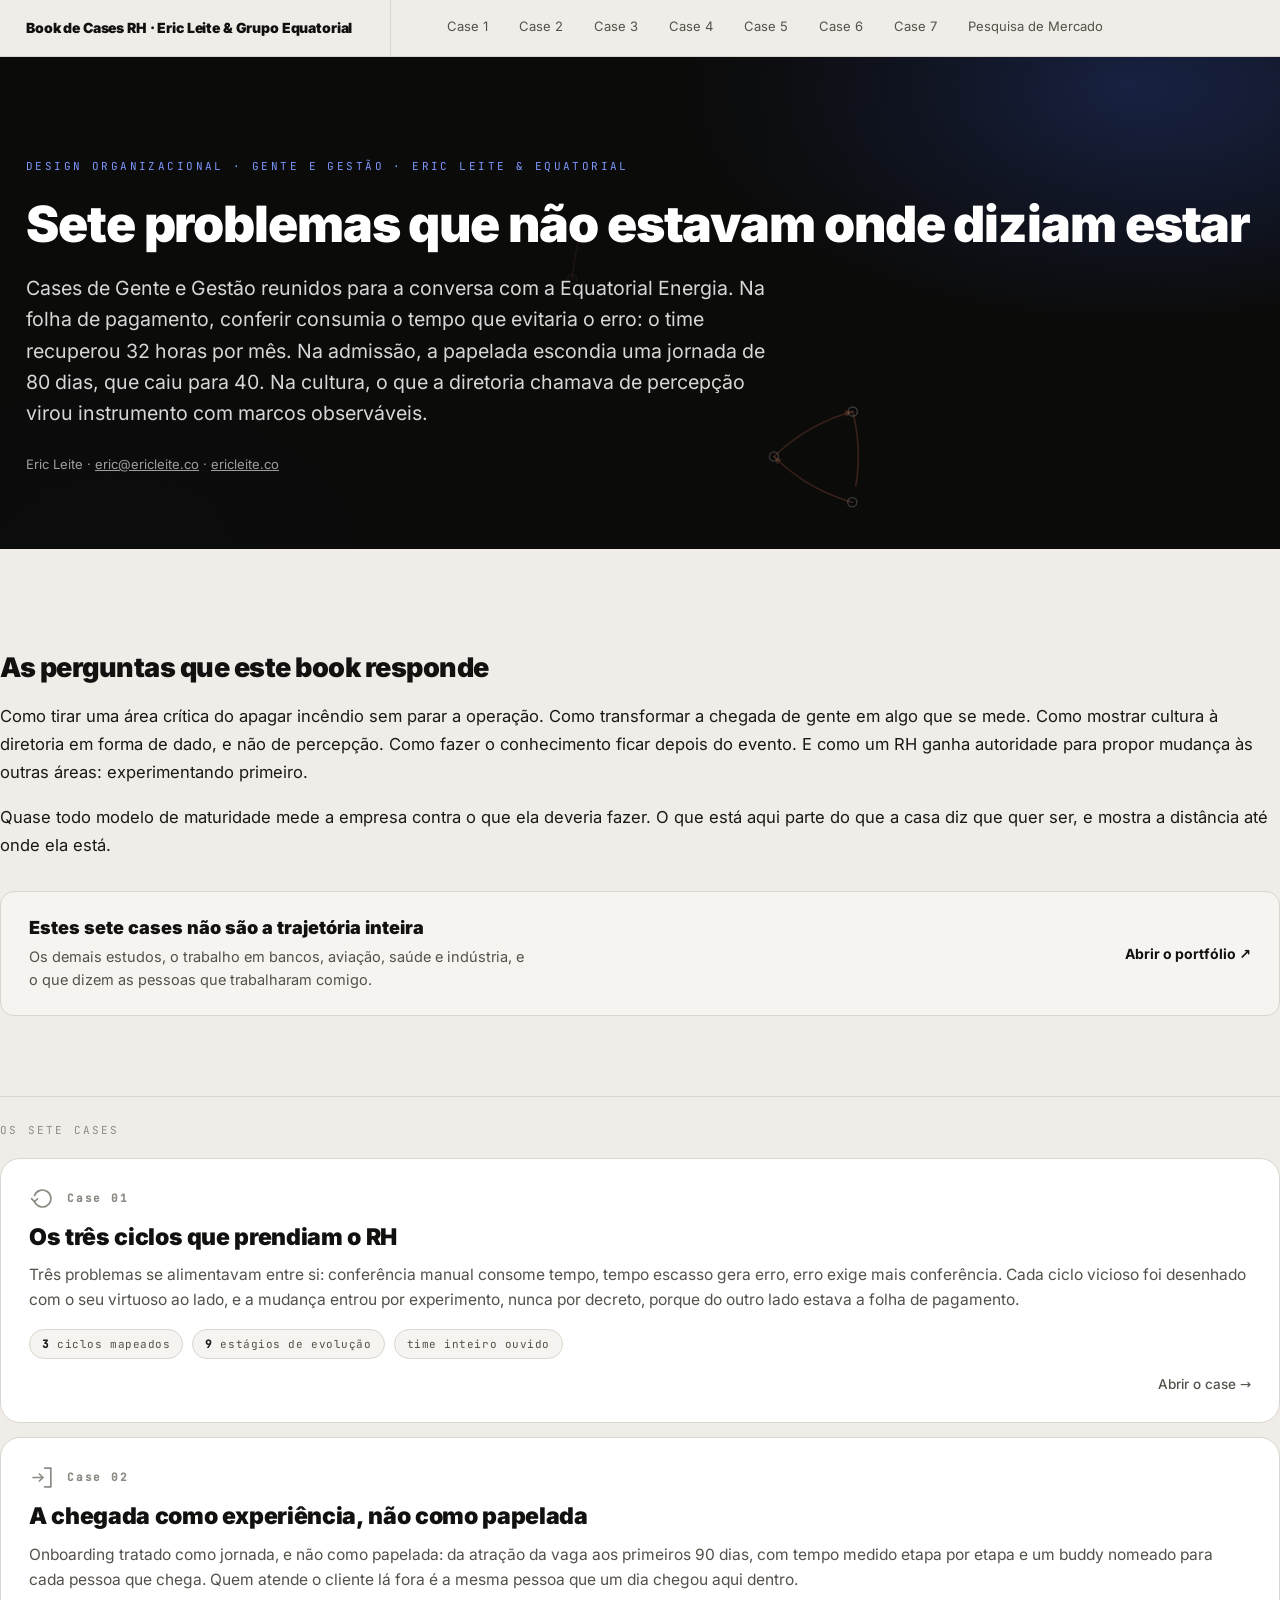
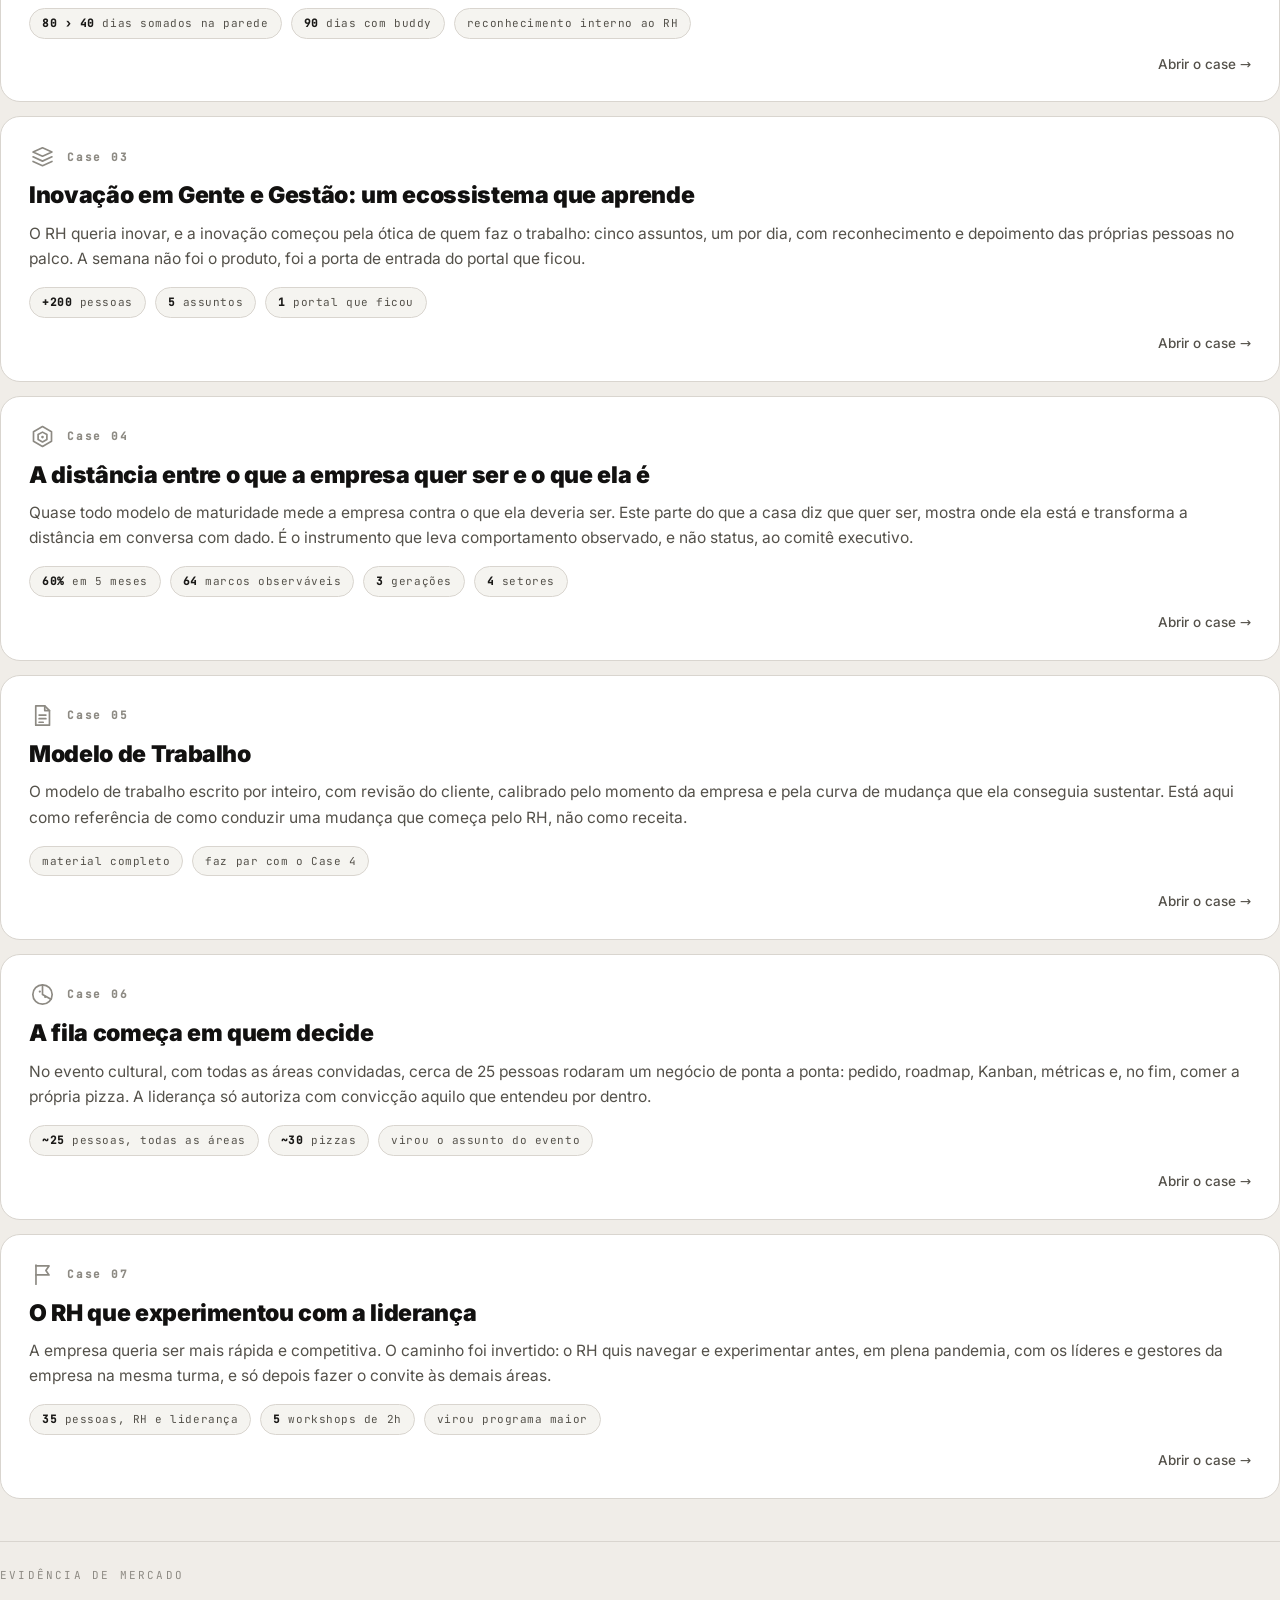
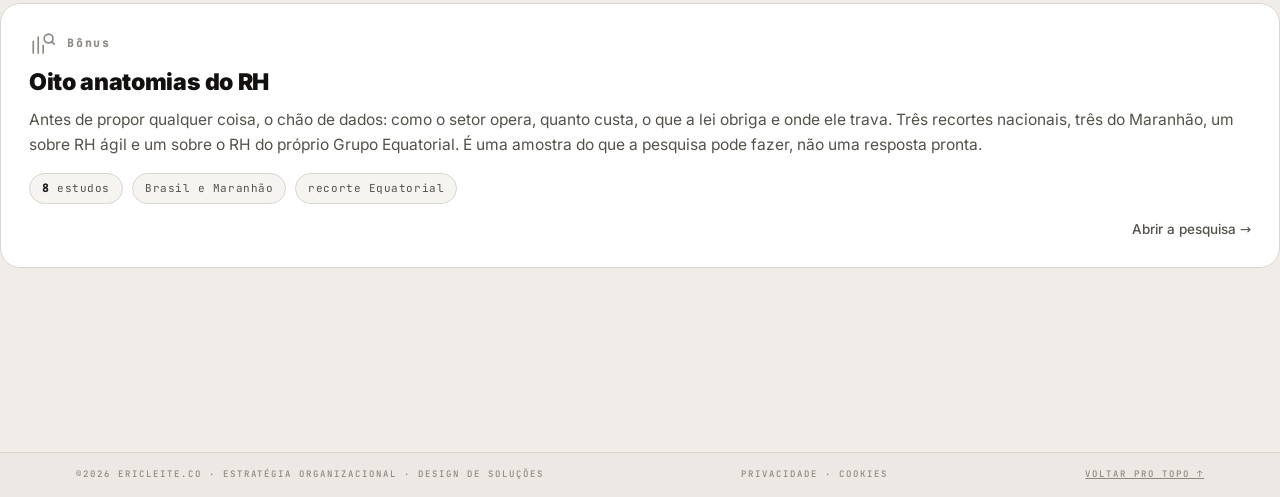
==== commit 8fd21bbe: "v5.63: case 07 vira 'O RH que experimentou com a lideranca' Co-Authored-By: Claude Opus 5 <noreply@a" ====
--- a/equatorial.html
+++ b/equatorial.html
@@ -4,7 +4,7 @@
 <meta charset="utf-8">
 <meta name="viewport" content="width=device-width, initial-scale=1">
 <title>Book de Cases RH · Eric Leite &amp; Grupo Equatorial</title>
-<link rel="stylesheet" href="equatorial/assets/book.css?v=202608191100">
+<link rel="stylesheet" href="equatorial/assets/book.css?v=202608191320">
 </head>
 <body>
 
@@ -112,7 +112,7 @@
 
   <a class="card" href="equatorial/case-07.html">
     <p class="cnum"><svg class="cpic" viewBox="0 0 24 24" aria-hidden="true"><path d="M6.2 20.6V3.6"/><path d="M6.2 4.4h11.6l-2.8 4 2.8 4H6.2"/></svg>Case 07</p>
-    <p class="ctitle">O RH que experimentou antes de promover</p>
+    <p class="ctitle">O RH que experimentou com a liderança</p>
     <p class="cres">A empresa queria ser mais rápida e competitiva. O caminho foi invertido: o RH quis
       navegar e experimentar antes, em plena pandemia, com os líderes e gestores da empresa na
       mesma turma, e só depois fazer o convite às demais áreas.</p>
@@ -136,7 +136,7 @@
 
 </div>
 
-<script src="equatorial/assets/nav.js?v=202608191100"></script>
-<script src="equatorial/assets/capa-ciclos.js?v=202608191100"></script>
+<script src="equatorial/assets/nav.js?v=202608191320"></script>
+<script src="equatorial/assets/capa-ciclos.js?v=202608191320"></script>
 </body>
 </html>
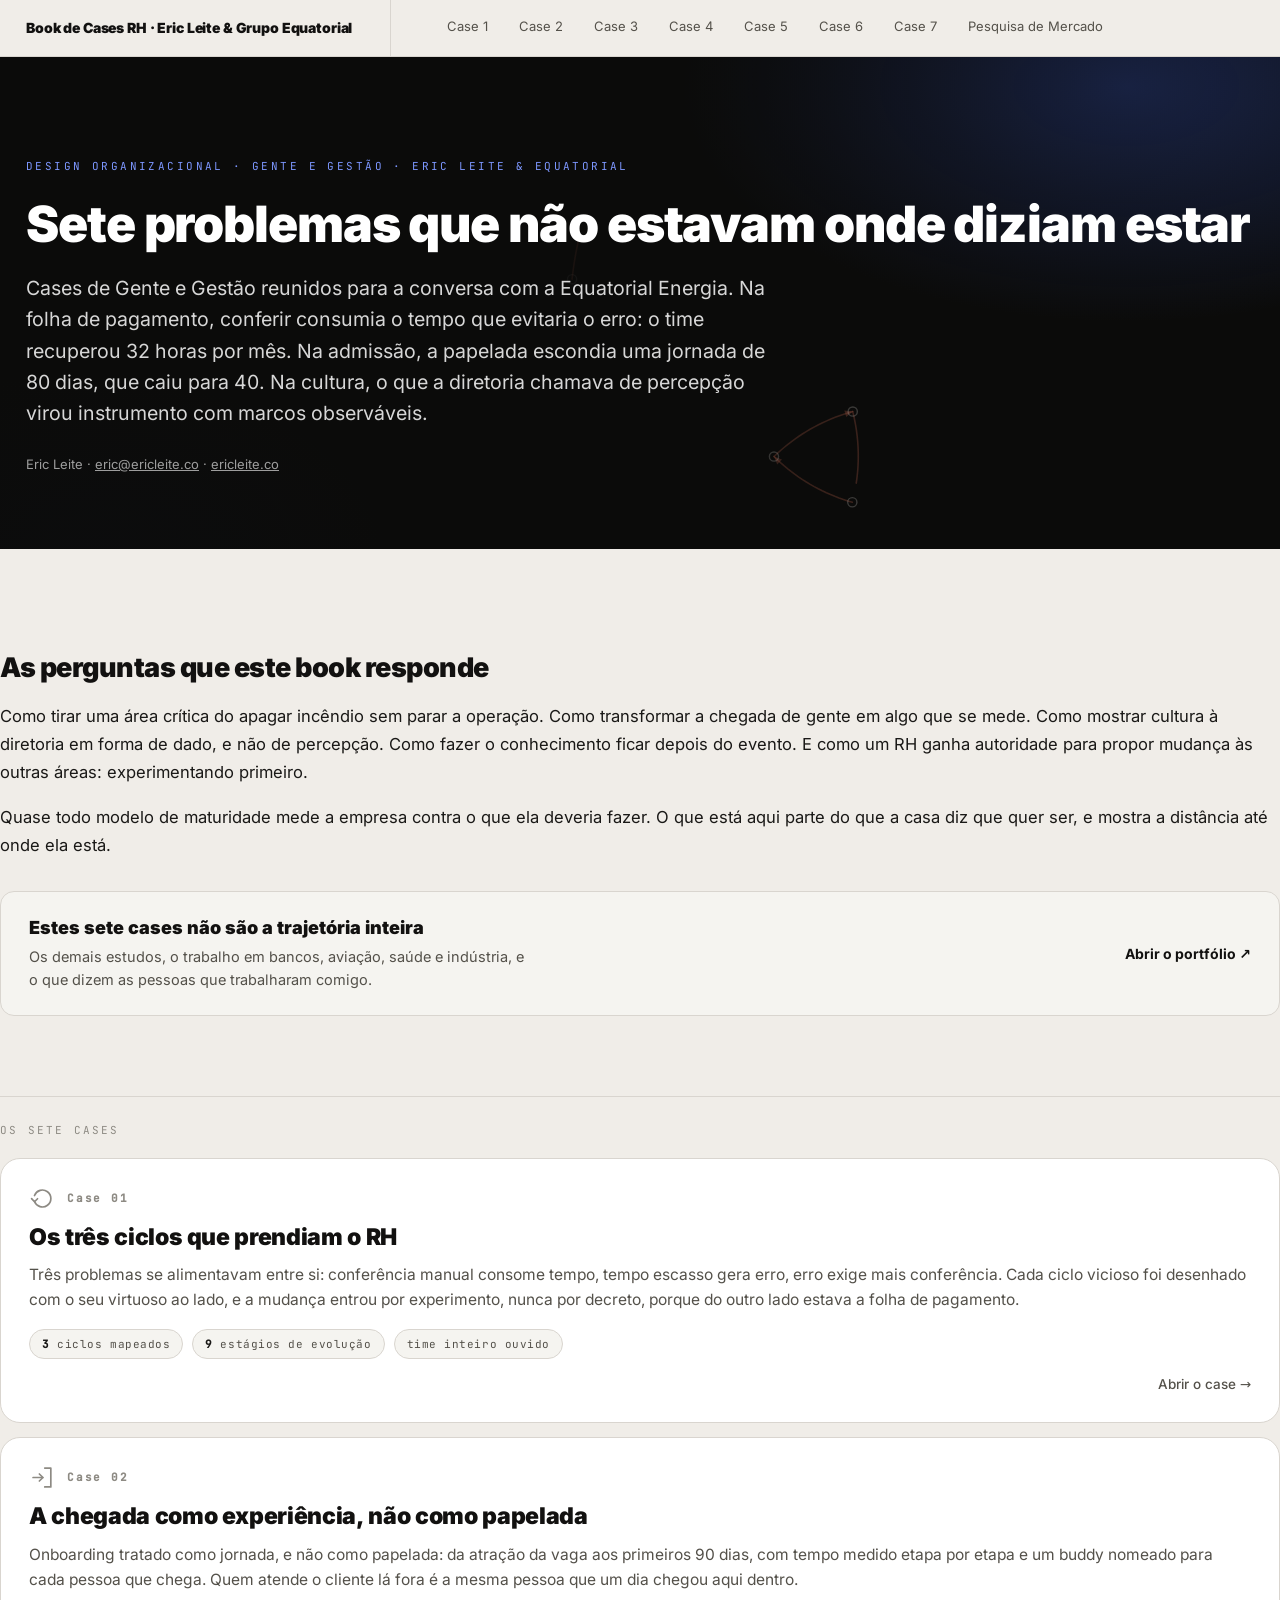
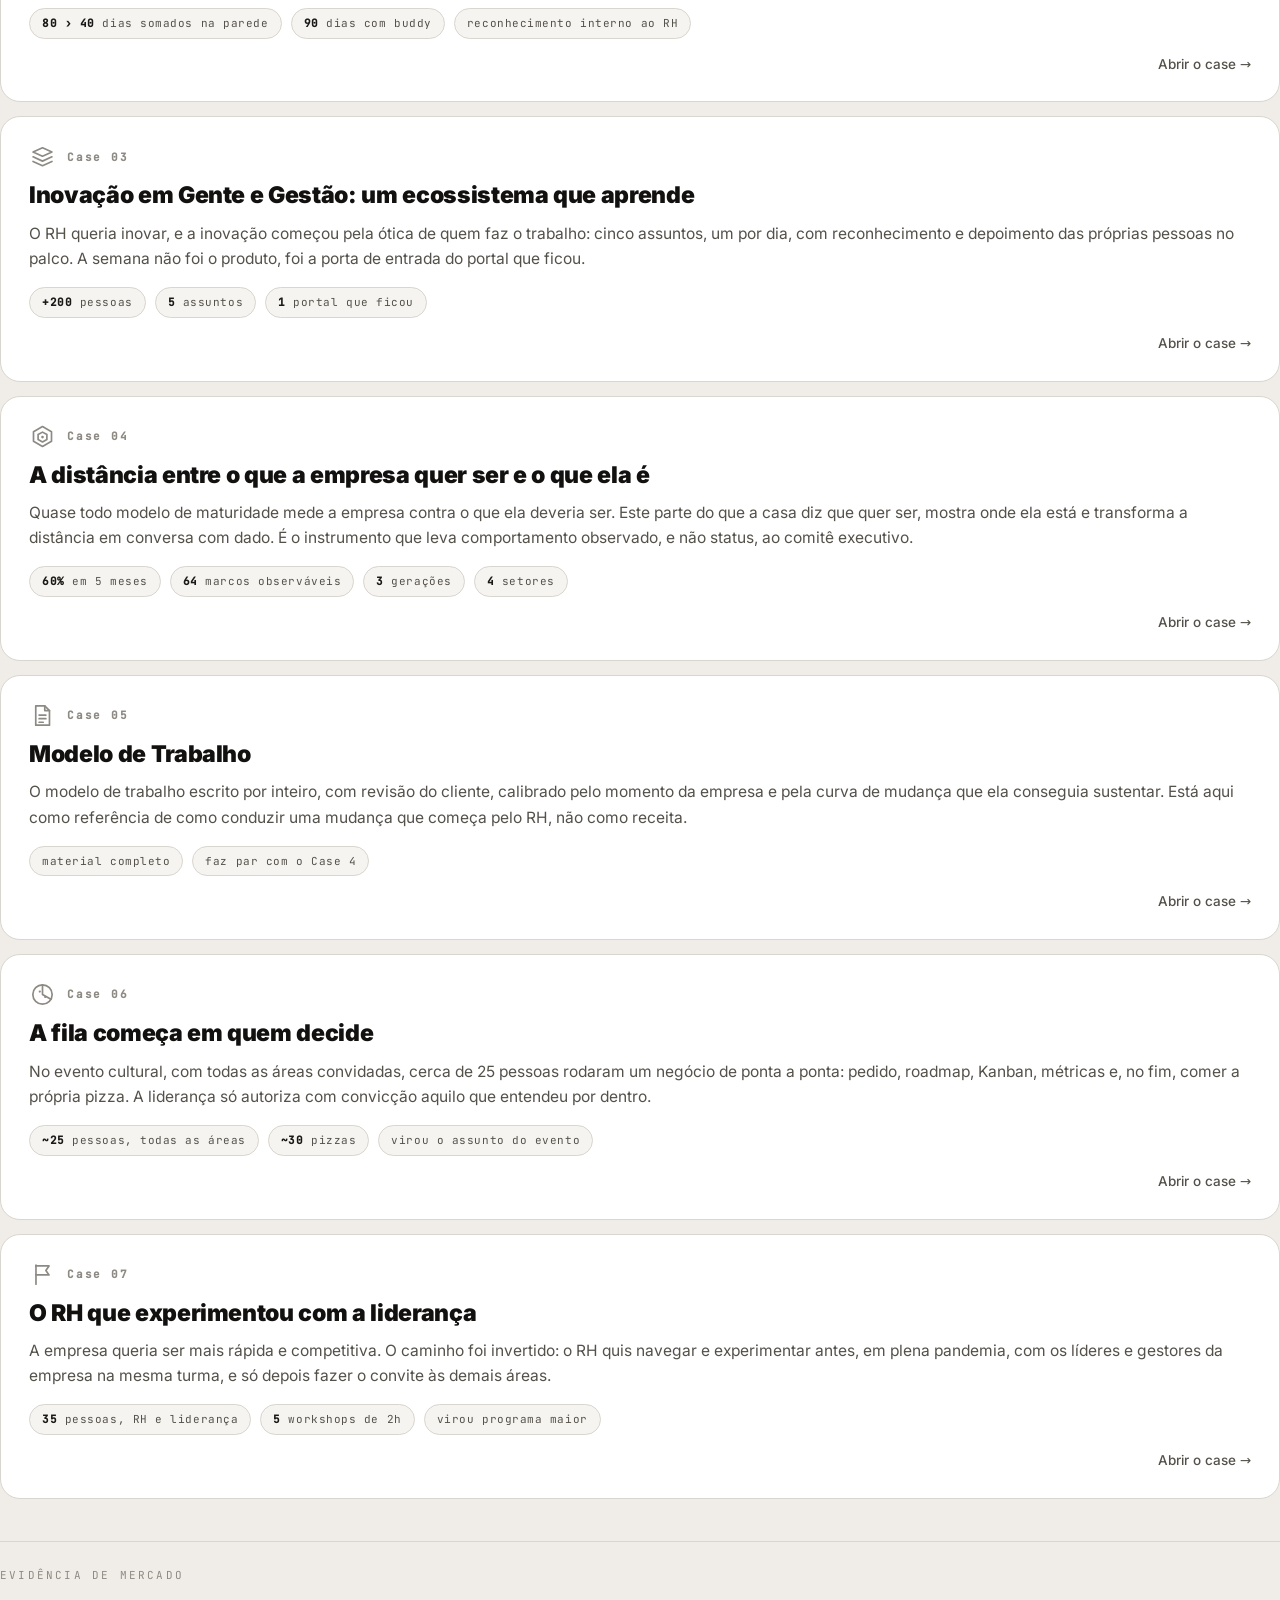
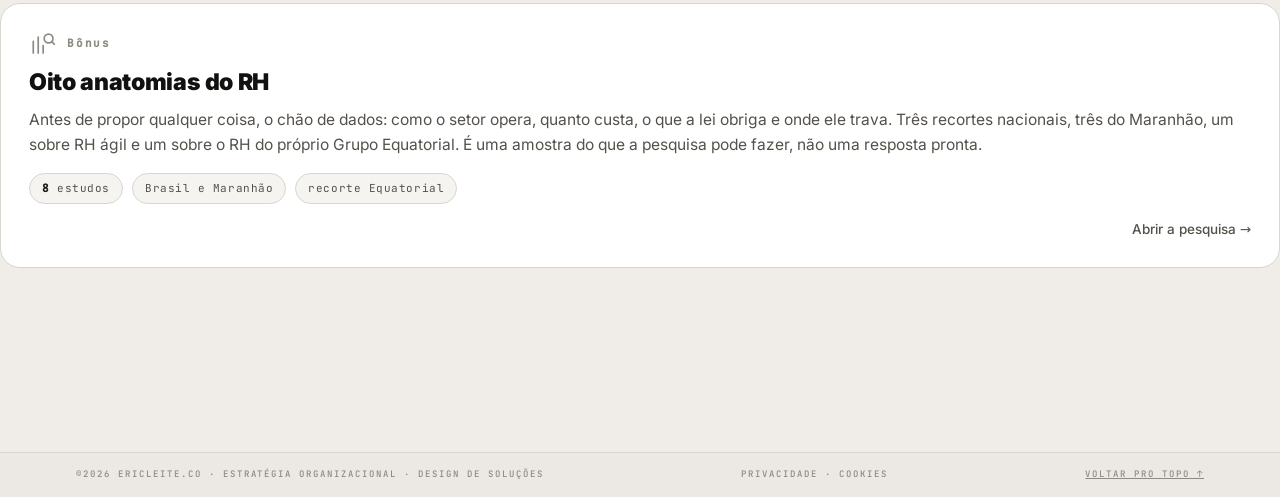
==== commit e10f02c3: "v5.64: case 07 sem o juizo sobre tempo de casa e geracoes Co-Authored-By: Claude Opus 5 <noreply@ant" ====
--- a/equatorial.html
+++ b/equatorial.html
@@ -4,7 +4,7 @@
 <meta charset="utf-8">
 <meta name="viewport" content="width=device-width, initial-scale=1">
 <title>Book de Cases RH · Eric Leite &amp; Grupo Equatorial</title>
-<link rel="stylesheet" href="equatorial/assets/book.css?v=202608191320">
+<link rel="stylesheet" href="equatorial/assets/book.css?v=202608191400">
 </head>
 <body>
 
@@ -136,7 +136,7 @@
 
 </div>
 
-<script src="equatorial/assets/nav.js?v=202608191320"></script>
-<script src="equatorial/assets/capa-ciclos.js?v=202608191320"></script>
+<script src="equatorial/assets/nav.js?v=202608191400"></script>
+<script src="equatorial/assets/capa-ciclos.js?v=202608191400"></script>
 </body>
 </html>
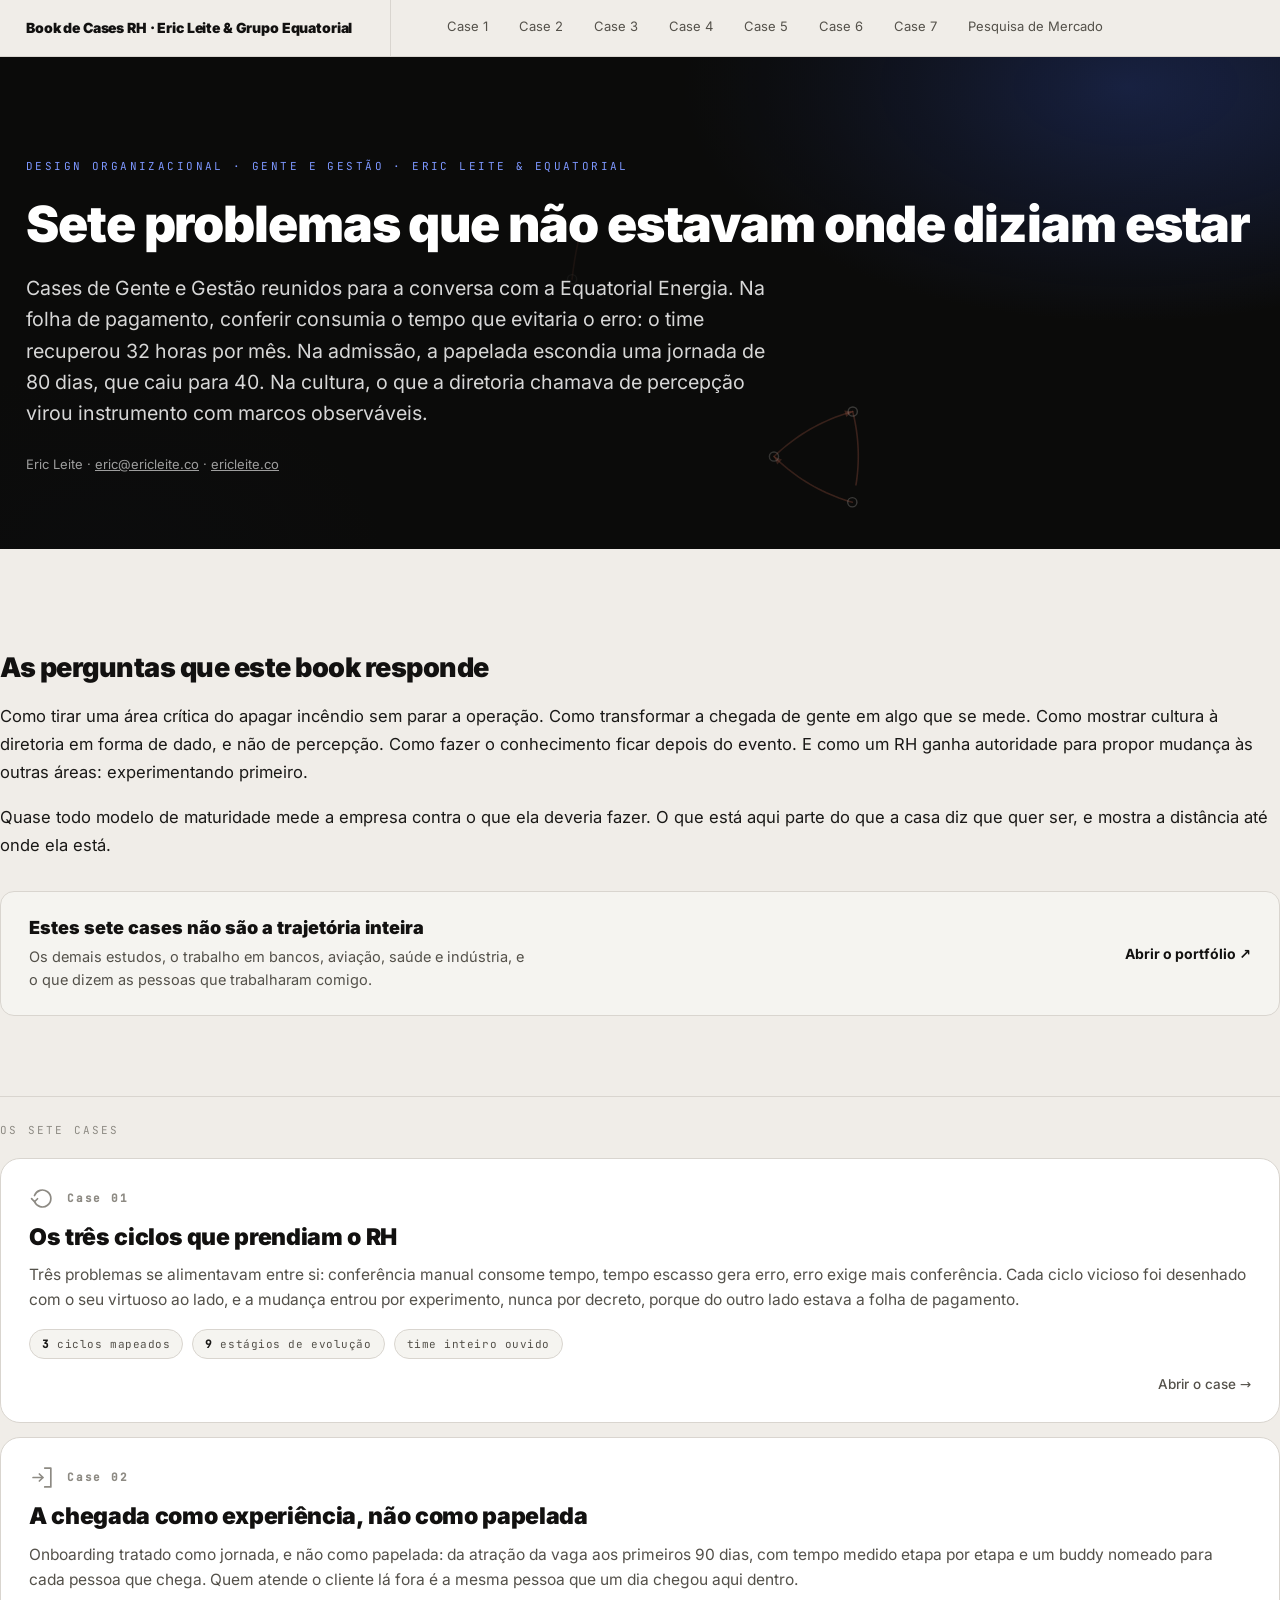
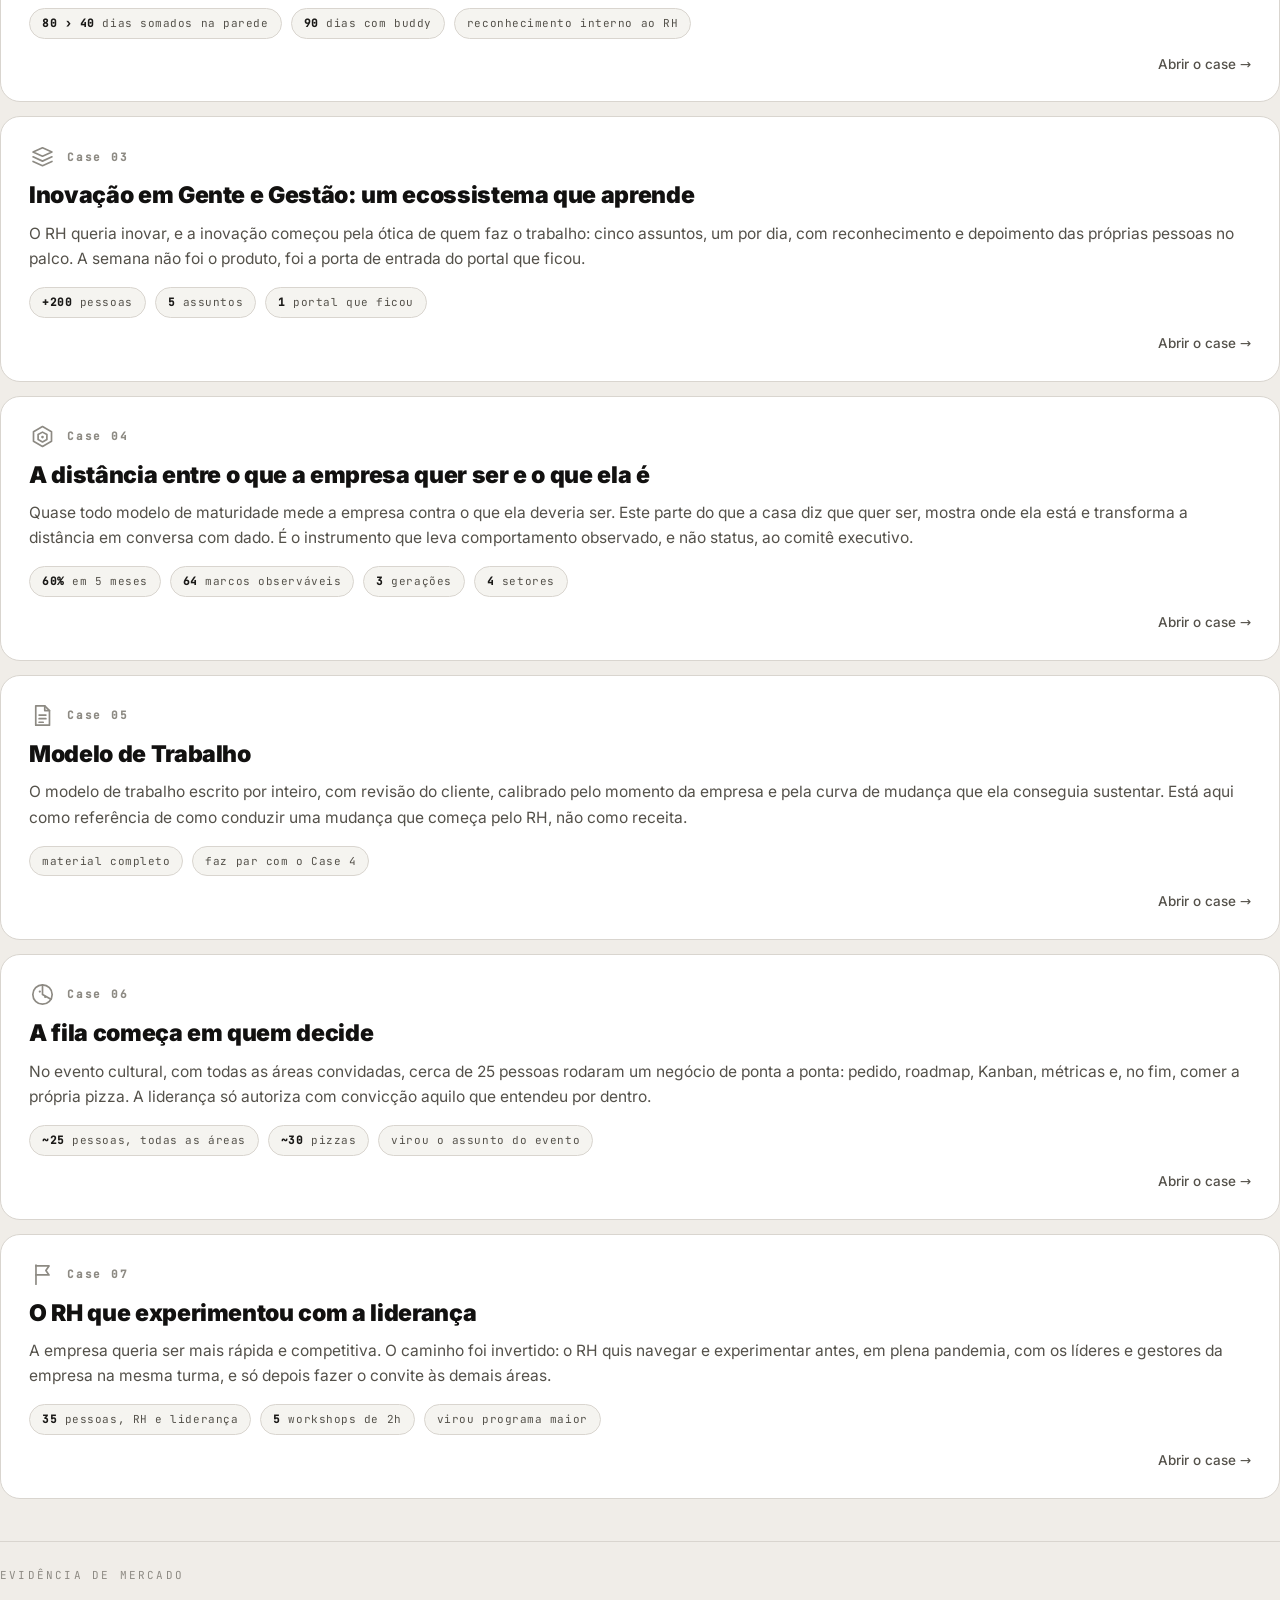
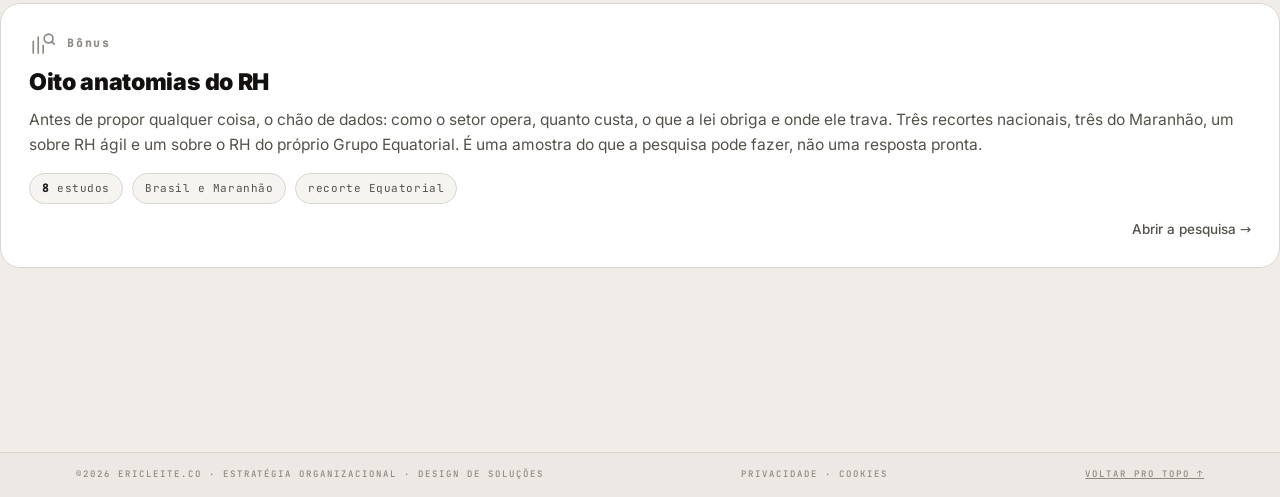
==== commit 7e438d73: "v5.65: case 07, o Miro descrito pelo que ele faz no encontro Co-Authored-By: Claude Opus 5 <noreply@" ====
--- a/equatorial.html
+++ b/equatorial.html
@@ -4,7 +4,7 @@
 <meta charset="utf-8">
 <meta name="viewport" content="width=device-width, initial-scale=1">
 <title>Book de Cases RH · Eric Leite &amp; Grupo Equatorial</title>
-<link rel="stylesheet" href="equatorial/assets/book.css?v=202608191400">
+<link rel="stylesheet" href="equatorial/assets/book.css?v=202608191430">
 </head>
 <body>
 
@@ -136,7 +136,7 @@
 
 </div>
 
-<script src="equatorial/assets/nav.js?v=202608191400"></script>
-<script src="equatorial/assets/capa-ciclos.js?v=202608191400"></script>
+<script src="equatorial/assets/nav.js?v=202608191430"></script>
+<script src="equatorial/assets/capa-ciclos.js?v=202608191430"></script>
 </body>
 </html>
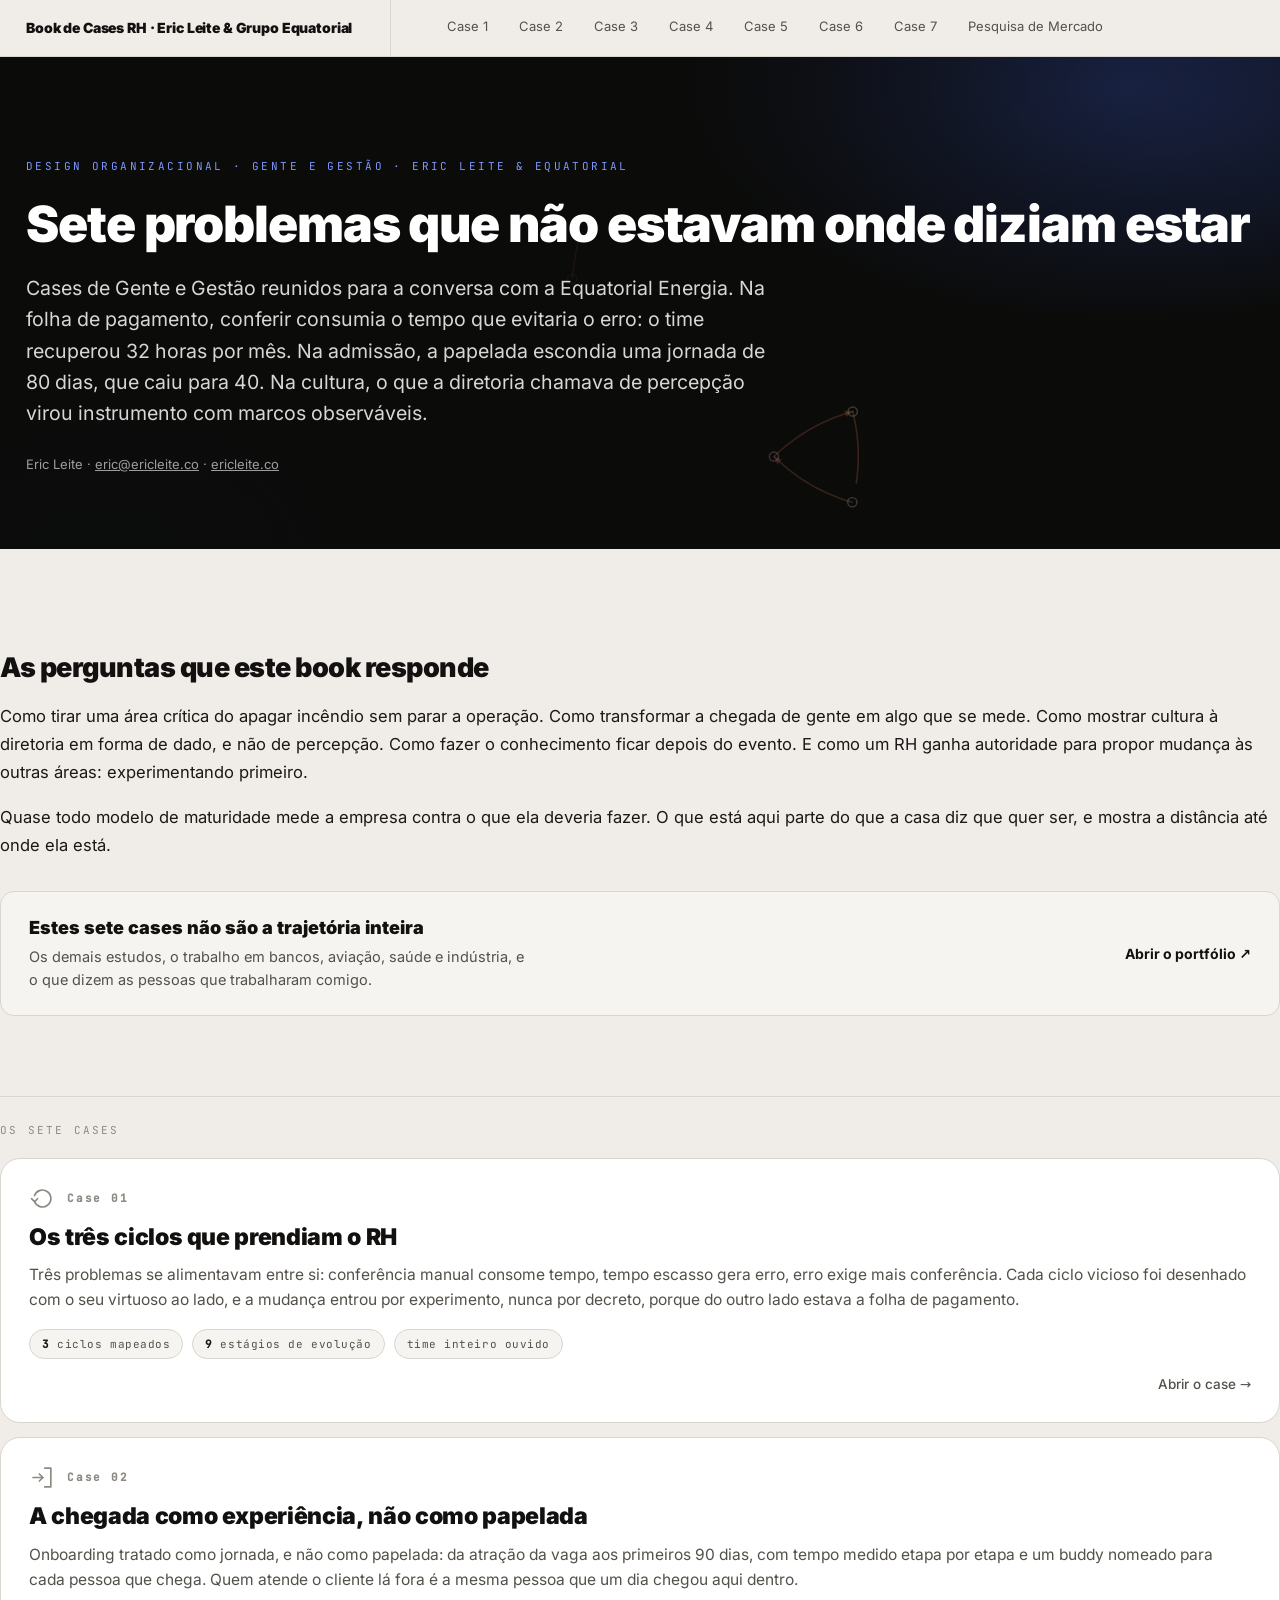
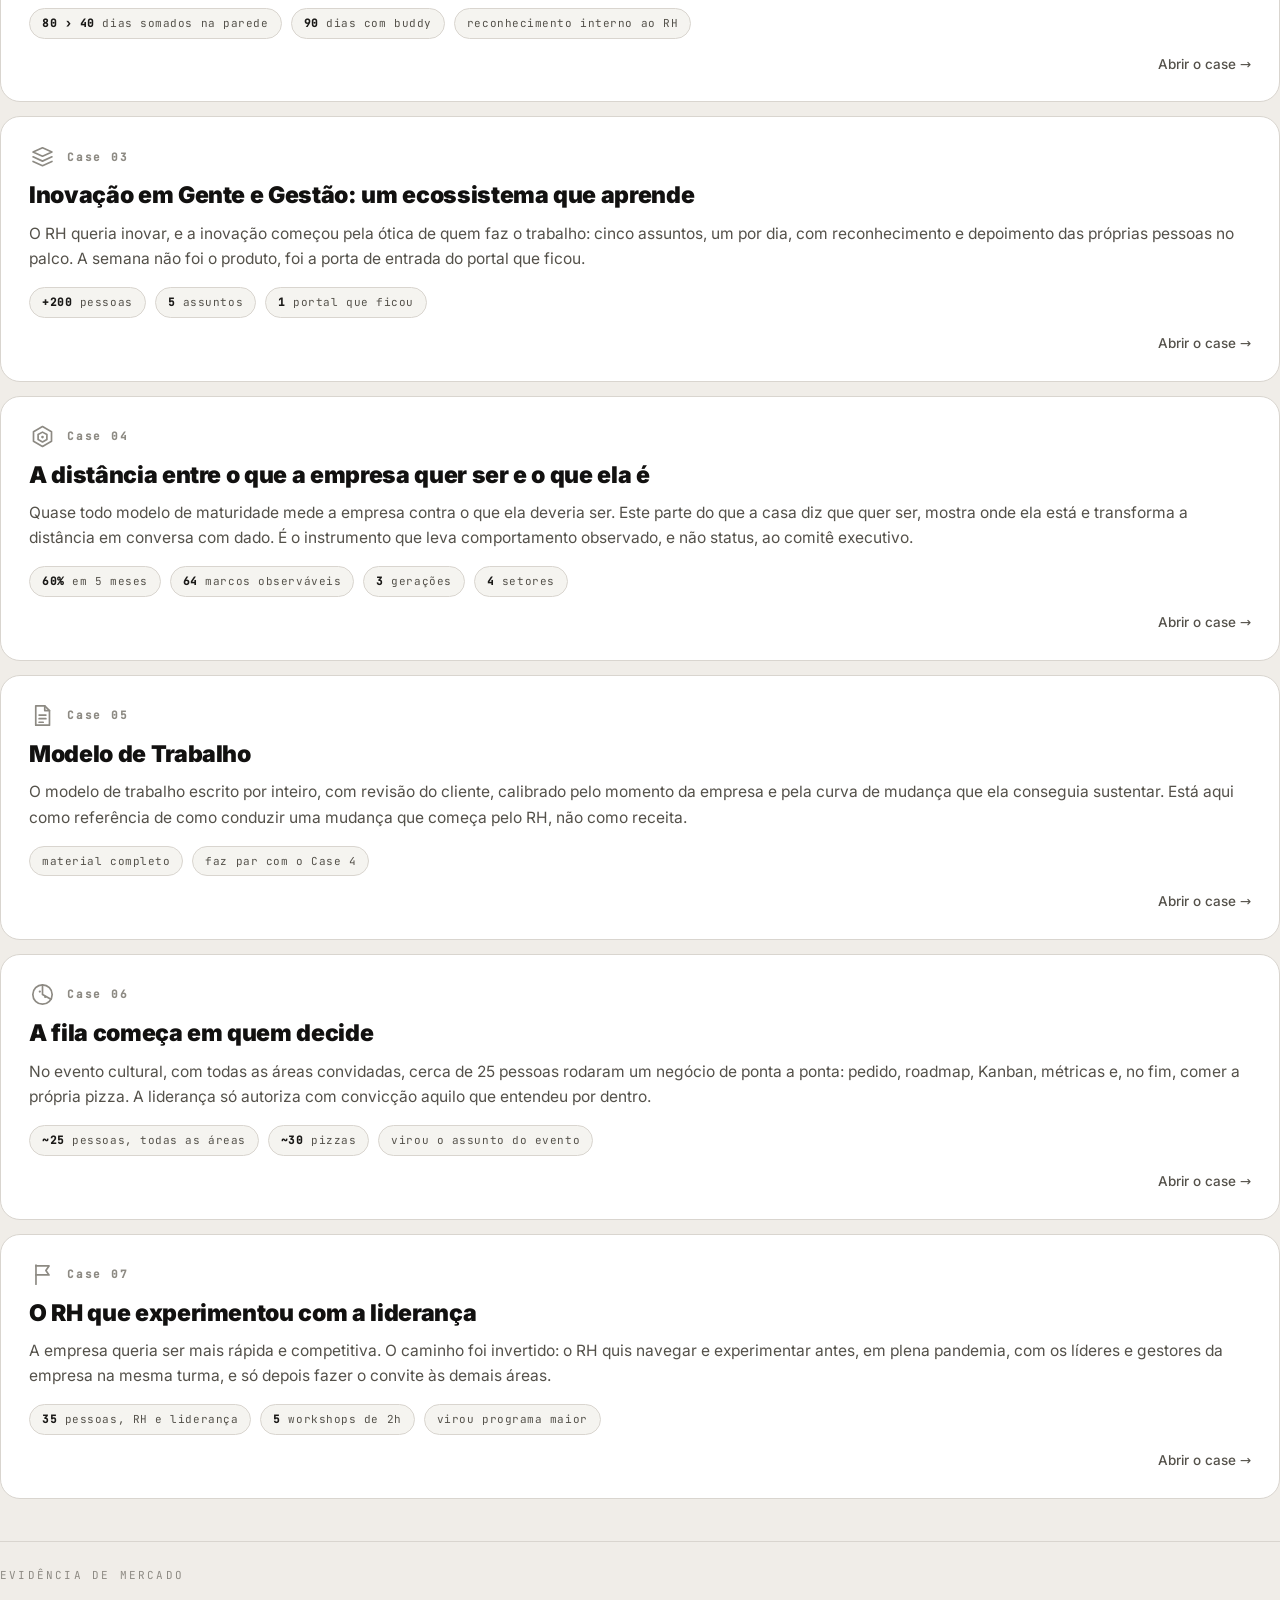
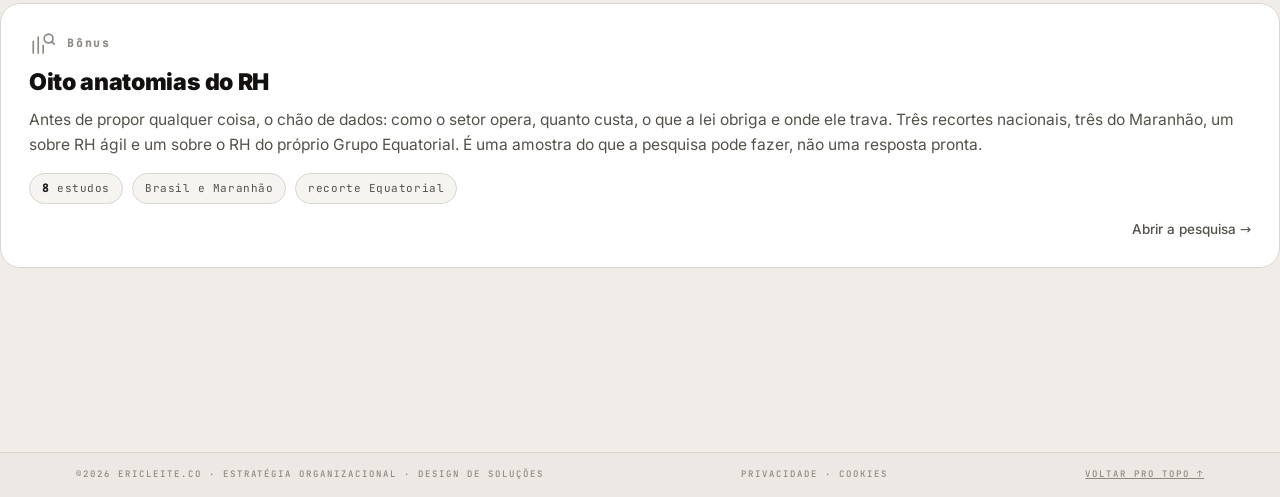
==== commit 3291a12b: "v5.66: case 07 sem as duas decisoes repetidas, com a pratica do dia seguinte e o apoio pos-evento Co" ====
--- a/equatorial.html
+++ b/equatorial.html
@@ -4,7 +4,7 @@
 <meta charset="utf-8">
 <meta name="viewport" content="width=device-width, initial-scale=1">
 <title>Book de Cases RH · Eric Leite &amp; Grupo Equatorial</title>
-<link rel="stylesheet" href="equatorial/assets/book.css?v=202608191430">
+<link rel="stylesheet" href="equatorial/assets/book.css?v=202608191510">
 </head>
 <body>
 
@@ -136,7 +136,7 @@
 
 </div>
 
-<script src="equatorial/assets/nav.js?v=202608191430"></script>
-<script src="equatorial/assets/capa-ciclos.js?v=202608191430"></script>
+<script src="equatorial/assets/nav.js?v=202608191510"></script>
+<script src="equatorial/assets/capa-ciclos.js?v=202608191510"></script>
 </body>
 </html>
